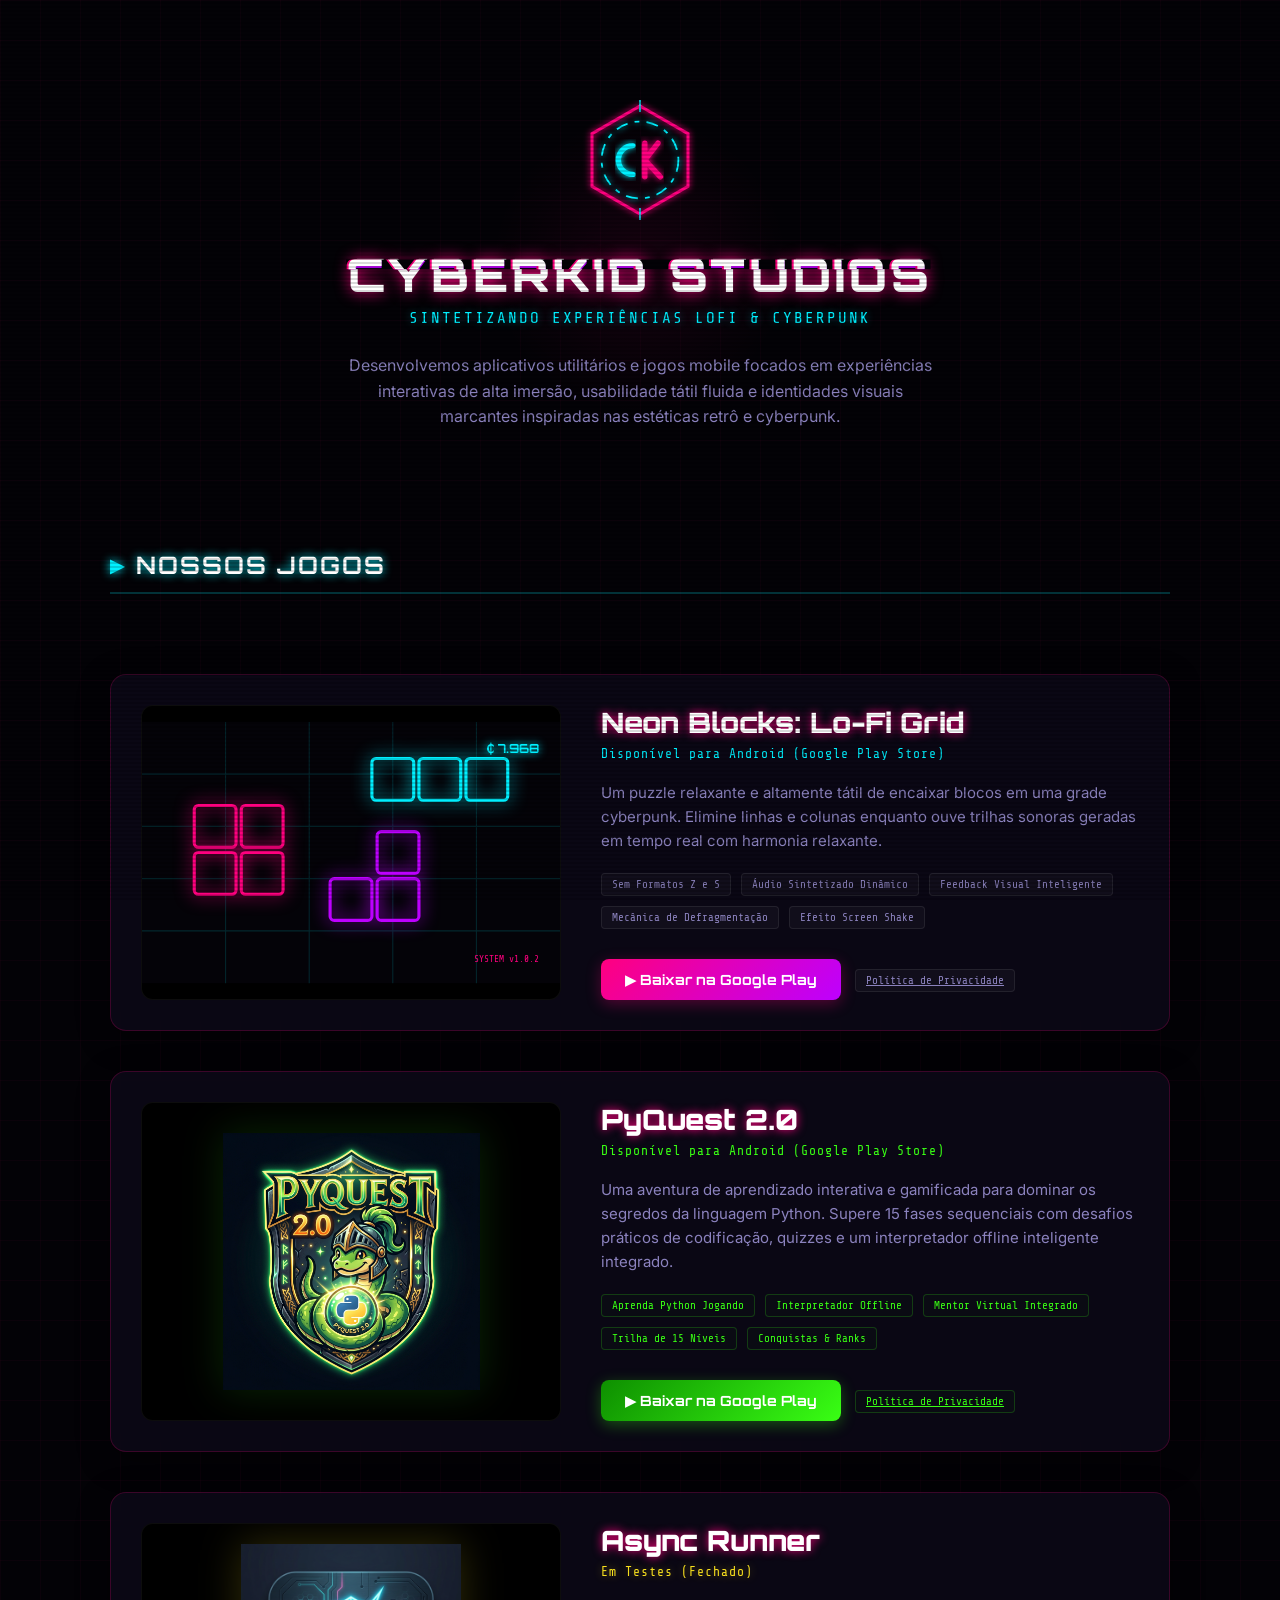
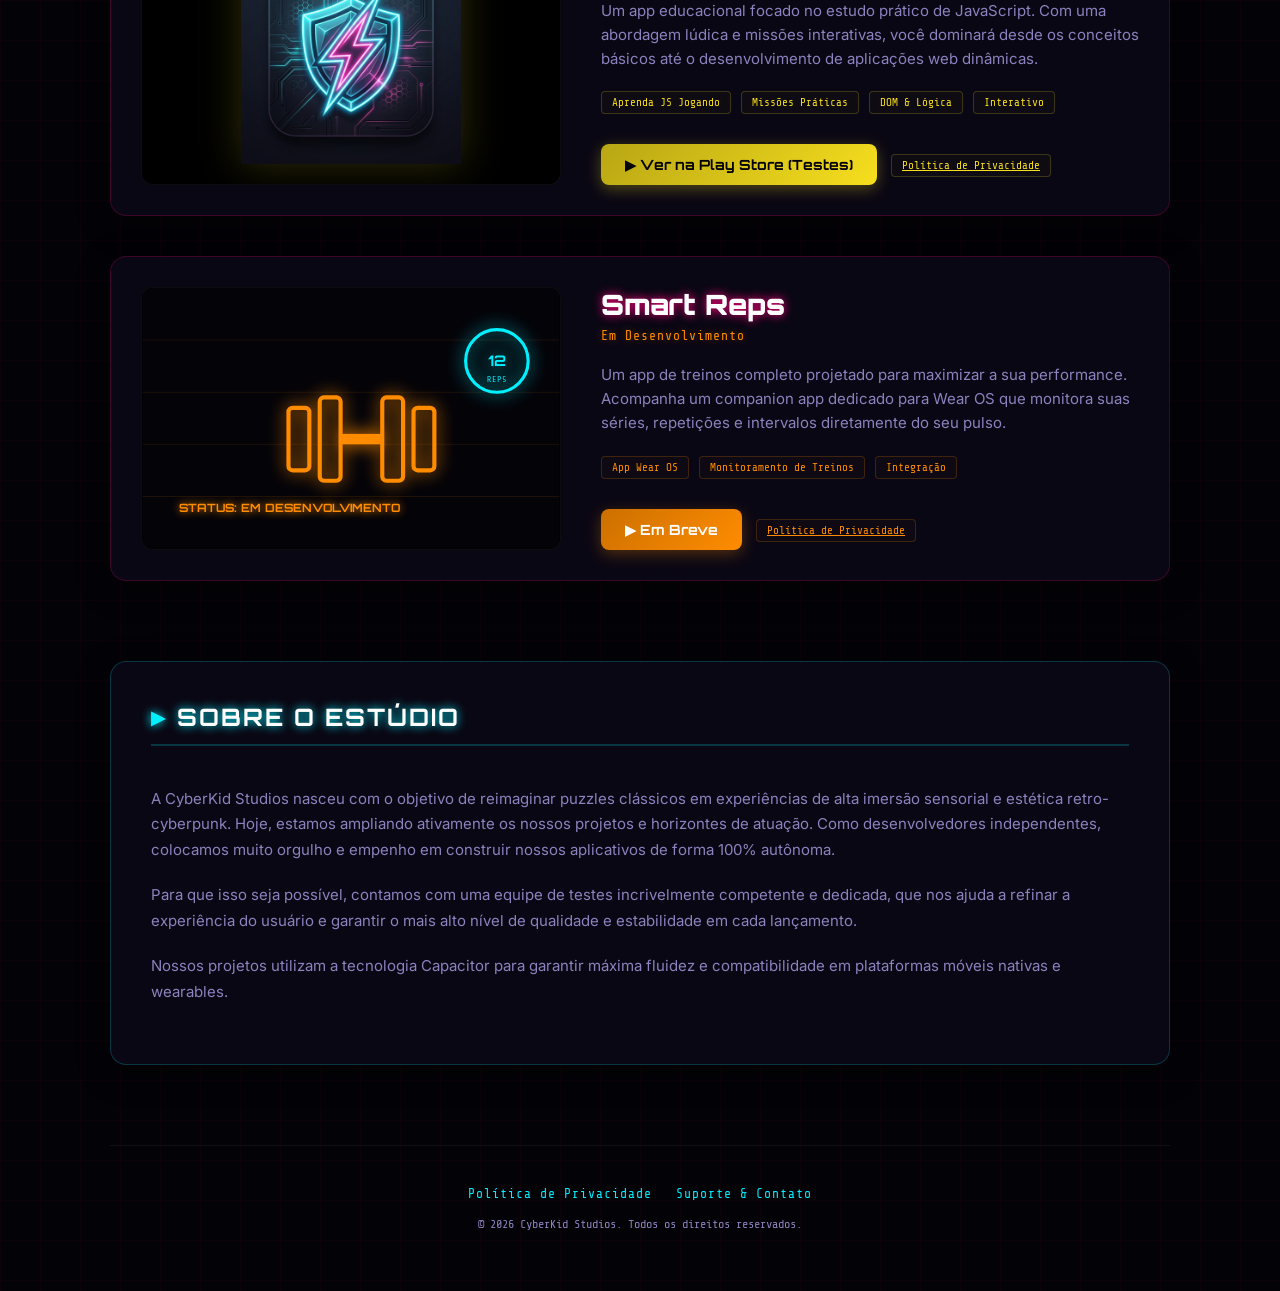
==== index.html @ 4613aff5 "Update email to contact.cyberkidstudios@gmail.com" ====
<!DOCTYPE html>
<!-- CyberKid Studios Portal -->
<html lang="pt-BR">
<head>
    <meta charset="UTF-8">
    <meta name="viewport" content="width=device-width, initial-scale=1.0">
    <title>CyberKid Studios - Experiências Lo-Fi &amp; Cyberpunk</title>
    <!-- Google Fonts for Retro/Cyberpunk Aesthetics -->
    <link rel="preconnect" href="https://fonts.googleapis.com">
    <link rel="preconnect" href="https://fonts.gstatic.com" crossorigin>
    <link href="https://fonts.googleapis.com/css2?family=Orbitron:wght@400;700;900&family=Share+Tech+Mono&family=Inter:wght@300;400;600;700&display=swap" rel="stylesheet">
    <link rel="icon" type="image/svg+xml" href="favicon.svg">
    <link rel="stylesheet" href="style.css">
</head>
<body>
    <!-- CRT Scanlines for retro vibe -->
    <div class="scanlines"></div>

    <div class="site-wrapper">
        <!-- HERO / HEADER -->
        <section class="hero">
            <div class="studio-logo">
                <!-- Graphical animated SVG logo -->
                <div class="logo-graphic">
                    <svg viewBox="0 0 100 100" xmlns="http://www.w3.org/2000/svg" class="logo-svg">
                        <defs>
                            <filter id="logo-glow-pink" x="-20%" y="-20%" width="140%" height="140%">
                                <feGaussianBlur stdDeviation="2.5" result="blur" />
                                <feMerge>
                                    <feMergeNode in="blur" />
                                    <feMergeNode in="SourceGraphic" />
                                </feMerge>
                            </filter>
                            <filter id="logo-glow-cyan" x="-20%" y="-20%" width="140%" height="140%">
                                <feGaussianBlur stdDeviation="2.5" result="blur" />
                                <feMerge>
                                    <feMergeNode in="blur" />
                                    <feMergeNode in="SourceGraphic" />
                                </feMerge>
                            </filter>
                        </defs>
                        <!-- Rotating Outer Hexagon Bracket -->
                        <polygon points="50,5 90,28 90,72 50,95 10,72 10,28" fill="none" stroke="#ff007f" stroke-width="2.5" class="outer-hex" filter="url(#logo-glow-pink)" />
                        <!-- Inner Cyan Tech Circle -->
                        <circle cx="50" cy="50" r="32" fill="none" stroke="#00f0ff" stroke-width="1.5" stroke-dasharray="10 6 4 6" class="inner-circle" filter="url(#logo-glow-cyan)" />
                        <!-- Central Tech Initials 'CK' -->
                        <!-- C -->
                        <path d="M 44 38 A 12 12 0 1 0 44 62" fill="none" stroke="#00f0ff" stroke-width="4.5" stroke-linecap="round" filter="url(#logo-glow-cyan)" />
                        <!-- K -->
                        <path d="M 54 36 L 54 64 M 54 50 L 65 36 M 54 50 L 67 64" fill="none" stroke="#ff007f" stroke-width="4.5" stroke-linecap="round" filter="url(#logo-glow-pink)" />
                        <!-- Tech Crosshairs -->
                        <line x1="50" y1="0" x2="50" y2="10" stroke="#00f0ff" stroke-width="1.2" />
                        <line x1="50" y1="90" x2="50" y2="100" stroke="#00f0ff" stroke-width="1.2" />
                    </svg>
                </div>
                <h1 class="glitch-title" data-text="CYBERKID STUDIOS">CYBERKID STUDIOS</h1>
                <span class="studio-tagline">Sintetizando Experiências Lofi &amp; Cyberpunk</span>
            </div>
            <p class="hero-description">
                Desenvolvemos aplicativos utilitários e jogos mobile focados em experiências interativas de alta imersão, usabilidade tátil fluida e identidades visuais marcantes inspiradas nas estéticas retrô e cyberpunk.
            </p>
        </section>

        <!-- GAMES PORTFOLIO -->
        <section class="portfolio">
            <h2 class="portfolio-title">Nossos Jogos</h2>

            <div class="game-card">
                <!-- SVG Game Illustration acting as a high-fidelity preview -->
                <div class="game-image-container">
                    <svg class="game-image-svg" viewBox="0 0 400 250" xmlns="http://www.w3.org/2000/svg">
                        <!-- Background matrix grid -->
                        <rect width="400" height="250" fill="#040308" />
                        <g opacity="0.15">
                            <line x1="0" y1="50" x2="400" y2="50" stroke="#00f0ff" stroke-width="1"/>
                            <line x1="0" y1="100" x2="400" y2="100" stroke="#00f0ff" stroke-width="1"/>
                            <line x1="0" y1="150" x2="400" y2="150" stroke="#00f0ff" stroke-width="1"/>
                            <line x1="0" y1="200" x2="400" y2="200" stroke="#00f0ff" stroke-width="1"/>
                            <line x1="80" y1="0" x2="80" y2="250" stroke="#00f0ff" stroke-width="1"/>
                            <line x1="160" y1="0" x2="160" y2="250" stroke="#00f0ff" stroke-width="1"/>
                            <line x1="240" y1="0" x2="240" y2="250" stroke="#00f0ff" stroke-width="1"/>
                            <line x1="320" y1="0" x2="320" y2="250" stroke="#00f0ff" stroke-width="1"/>
                        </g>
                        
                        <!-- Glowing Neon Game Blocks -->
                        <!-- Pink Block -->
                        <g filter="drop-shadow(0px 0px 8px #ff007f)">
                            <rect x="50" y="80" width="40" height="40" rx="4" fill="none" stroke="#ff007f" stroke-width="3"/>
                            <rect x="95" y="80" width="40" height="40" rx="4" fill="none" stroke="#ff007f" stroke-width="3"/>
                            <rect x="50" y="125" width="40" height="40" rx="4" fill="none" stroke="#ff007f" stroke-width="3"/>
                            <rect x="95" y="125" width="40" height="40" rx="4" fill="none" stroke="#ff007f" stroke-width="3"/>
                        </g>

                        <!-- Cyan Block -->
                        <g filter="drop-shadow(0px 0px 8px #00f0ff)">
                            <rect x="220" y="35" width="40" height="40" rx="4" fill="none" stroke="#00f0ff" stroke-width="3"/>
                            <rect x="265" y="35" width="40" height="40" rx="4" fill="none" stroke="#00f0ff" stroke-width="3"/>
                            <rect x="310" y="35" width="40" height="40" rx="4" fill="none" stroke="#00f0ff" stroke-width="3"/>
                        </g>

                        <!-- Purple Block -->
                        <g filter="drop-shadow(0px 0px 8px #bd00ff)">
                            <rect x="180" y="150" width="40" height="40" rx="4" fill="none" stroke="#bd00ff" stroke-width="3"/>
                            <rect x="225" y="150" width="40" height="40" rx="4" fill="none" stroke="#bd00ff" stroke-width="3"/>
                            <rect x="225" y="105" width="40" height="40" rx="4" fill="none" stroke="#bd00ff" stroke-width="3"/>
                        </g>
                        
                        <!-- Game HUD Overlay text mock -->
                        <text x="380" y="30" fill="#00f0ff" font-family="'Orbitron', sans-serif" font-size="12" font-weight="bold" text-anchor="end" filter="drop-shadow(0px 0px 4px #00f0ff)">₵ 7.968</text>
                        <text x="380" y="230" fill="#ff007f" font-family="'Share Tech Mono', monospace" font-size="9" text-anchor="end">SYSTEM v1.0.2</text>
                    </svg>
                </div>

                <div class="game-info">
                    <div class="game-header">
                        <h3 class="game-name">Neon Blocks: Lo-Fi Grid</h3>
                        <span class="game-platform">Disponível para Android (Google Play Store)</span>
                    </div>

                    <p class="game-desc">
                        Um puzzle relaxante e altamente tátil de encaixar blocos em uma grade cyberpunk. Elimine linhas e colunas enquanto ouve trilhas sonoras geradas em tempo real com harmonia relaxante.
                    </p>

                    <div class="game-features">
                        <span class="feature-tag">Sem Formatos Z e S</span>
                        <span class="feature-tag">Áudio Sintetizado Dinâmico</span>
                        <span class="feature-tag">Feedback Visual Inteligente</span>
                        <span class="feature-tag">Mecânica de Defragmentação</span>
                        <span class="feature-tag">Efeito Screen Shake</span>
                    </div>

                    <div class="game-actions">
                        <a href="https://play.google.com/store/apps/details?id=com.cyberkidstudios.neonblocks&pcampaignid=web_share" target="_blank" rel="noopener" class="btn-playstore">
                            <span>▶ Baixar na Google Play</span>
                        </a>
                        <a href="https://euclidespaim.github.io/neon-blocks/index.html" target="_blank" class="feature-tag" style="margin-left: 10px; display: inline-block; vertical-align: middle;">Política de Privacidade</a>
                    </div>
                </div>
            </div>

            <div class="game-card">
                <!-- Image Game Illustration for PyQuest -->
                <div class="game-image-container">
                    <img src="pyquest-logo.png" alt="PyQuest 2.0 Logo" style="width: 100%; height: 100%; object-fit: contain; padding: 30px; box-sizing: border-box; filter: drop-shadow(0 0 20px rgba(57, 255, 20, 0.15));" />
                </div>

                <div class="game-info">
                    <div class="game-header">
                        <h3 class="game-name">PyQuest 2.0</h3>
                        <span class="game-platform" style="color: #39ff14;">Disponível para Android (Google Play Store)</span>
                    </div>

                    <p class="game-desc">
                        Uma aventura de aprendizado interativa e gamificada para dominar os segredos da linguagem Python. Supere 15 fases sequenciais com desafios práticos de codificação, quizzes e um interpretador offline inteligente integrado.
                    </p>

                    <div class="game-features">
                        <span class="feature-tag tag-green">Aprenda Python Jogando</span>
                        <span class="feature-tag tag-green">Interpretador Offline</span>
                        <span class="feature-tag tag-green">Mentor Virtual Integrado</span>
                        <span class="feature-tag tag-green">Trilha de 15 Níveis</span>
                        <span class="feature-tag tag-green">Conquistas & Ranks</span>
                    </div>

                    <div class="game-actions">
                        <a href="https://play.google.com/store/apps/details?id=com.cyberkidstudios.pyquest&hl=en-US" target="_blank" rel="noopener" class="btn-playstore btn-testing">
                            <span>▶ Baixar na Google Play</span>
                        </a>
                        <a href="https://euclidespaim.github.io/pyquest2.0/" target="_blank" class="feature-tag tag-green" style="margin-left: 10px; display: inline-block; vertical-align: middle;">Política de Privacidade</a>
                    </div>
                </div>
            </div>

            <div class="game-card">
                <!-- Image Game Illustration for Async Runner -->
                <div class="game-image-container">
                    <img src="async-runner-logo.png" alt="Async Runner Logo" style="width: 100%; height: 100%; object-fit: contain; padding: 20px; box-sizing: border-box; filter: drop-shadow(0 0 20px rgba(247, 223, 30, 0.2));" />
                </div>

                <div class="game-info">
                    <div class="game-header">
                        <h3 class="game-name">Async Runner</h3>
                        <span class="game-platform status-testing" style="color: var(--neon-yellow); text-shadow: 0 0 8px rgba(247, 223, 30, 0.4);">Em Testes (Fechado)</span>
                    </div>

                    <p class="game-desc">
                        Um app educacional focado no estudo prático de JavaScript. Com uma abordagem lúdica e missões interativas, você dominará desde os conceitos básicos até o desenvolvimento de aplicações web dinâmicas.
                    </p>

                    <div class="game-features">
                        <span class="feature-tag tag-yellow">Aprenda JS Jogando</span>
                        <span class="feature-tag tag-yellow">Missões Práticas</span>
                        <span class="feature-tag tag-yellow">DOM &amp; Lógica</span>
                        <span class="feature-tag tag-yellow">Interativo</span>
                    </div>

                    <div class="game-actions">
                        <a href="https://play.google.com/store/apps/details?id=com.cyberkidstudios.asyncrunner" target="_blank" rel="noopener" class="btn-playstore btn-js">
                            <span>▶ Ver na Play Store (Testes)</span>
                        </a>
                        <a href="https://euclidespaim.github.io/async-runner/" target="_blank" class="feature-tag tag-yellow" style="margin-left: 10px; display: inline-block; vertical-align: middle;">Política de Privacidade</a>
                    </div>
                </div>
            </div>
            <div class="game-card">
                <div class="game-image-container">
                    <svg class="game-image-svg" viewBox="0 0 400 250" xmlns="http://www.w3.org/2000/svg">
                        <rect width="400" height="250" fill="#040308" />
                        <g opacity="0.1">
                            <line x1="0" y1="50" x2="400" y2="50" stroke="#ff8c00" stroke-width="1"/>
                            <line x1="0" y1="100" x2="400" y2="100" stroke="#ff8c00" stroke-width="1"/>
                            <line x1="0" y1="150" x2="400" y2="150" stroke="#ff8c00" stroke-width="1"/>
                            <line x1="0" y1="200" x2="400" y2="200" stroke="#ff8c00" stroke-width="1"/>
                        </g>
                        <!-- Dumbbell Graphic -->
                        <g filter="drop-shadow(0px 0px 8px #ff8c00)" transform="translate(140, 95)">
                            <rect x="0" y="20" width="20" height="60" rx="4" fill="none" stroke="#ff8c00" stroke-width="4"/>
                            <rect x="30" y="10" width="20" height="80" rx="4" fill="none" stroke="#ff8c00" stroke-width="4"/>
                            <rect x="50" y="45" width="40" height="10" fill="#ff8c00"/>
                            <rect x="90" y="10" width="20" height="80" rx="4" fill="none" stroke="#ff8c00" stroke-width="4"/>
                            <rect x="120" y="20" width="20" height="60" rx="4" fill="none" stroke="#ff8c00" stroke-width="4"/>
                        </g>
                        <!-- Smartwatch UI -->
                        <g filter="drop-shadow(0px 0px 8px #00f0ff)" transform="translate(300, 30)">
                            <circle cx="40" cy="40" r="30" fill="none" stroke="#00f0ff" stroke-width="3" />
                            <text x="40" y="45" fill="#00f0ff" font-family="'Orbitron', sans-serif" font-size="14" font-weight="bold" text-anchor="middle">12</text>
                            <text x="40" y="60" fill="#00f0ff" font-family="'Share Tech Mono', monospace" font-size="8" text-anchor="middle">REPS</text>
                        </g>
                        <text x="35" y="215" fill="#ff8c00" font-family="'Orbitron', sans-serif" font-size="11" font-weight="bold" filter="drop-shadow(0px 0px 4px #ff8c00)">STATUS: EM DESENVOLVIMENTO</text>
                    </svg>
                </div>

                <div class="game-info">
                    <div class="game-header">
                        <h3 class="game-name">Smart Reps</h3>
                        <span class="game-platform status-testing" style="color: #ff8c00; text-shadow: 0 0 8px rgba(255, 140, 0, 0.4);">Em Desenvolvimento</span>
                    </div>

                    <p class="game-desc">
                        Um app de treinos completo projetado para maximizar a sua performance. Acompanha um companion app dedicado para Wear OS que monitora suas séries, repetições e intervalos diretamente do seu pulso.
                    </p>

                    <div class="game-features">
                        <span class="feature-tag" style="color: #ff8c00; border-color: rgba(255,140,0,0.2); background: rgba(255,140,0,0.02);">App Wear OS</span>
                        <span class="feature-tag" style="color: #ff8c00; border-color: rgba(255,140,0,0.2); background: rgba(255,140,0,0.02);">Monitoramento de Treinos</span>
                        <span class="feature-tag" style="color: #ff8c00; border-color: rgba(255,140,0,0.2); background: rgba(255,140,0,0.02);">Integração</span>
                    </div>

                    <div class="game-actions">
                        <a href="#" class="btn-playstore" style="background: linear-gradient(135deg, #cc7000, #ff8c00); box-shadow: 0 4px 15px rgba(255, 140, 0, 0.3);">
                            <span>▶ Em Breve</span>
                        </a>
                        <a href="https://euclidespaim.github.io/smart-reps/index.html" target="_blank" class="feature-tag" style="color: #ff8c00; border-color: rgba(255,140,0,0.2); background: rgba(255,140,0,0.02); margin-left: 10px; display: inline-block; vertical-align: middle;">Política de Privacidade</a>
                    </div>
                </div>
            </div>
        </section>

        <!-- ABOUT STUDIO -->
        <section class="about">
            <h2 class="portfolio-title">Sobre o Estúdio</h2>
            <p class="about-text">
                A CyberKid Studios nasceu com o objetivo de reimaginar puzzles clássicos em experiências de alta imersão sensorial e estética retro-cyberpunk. Hoje, estamos ampliando ativamente os nossos projetos e horizontes de atuação. Como desenvolvedores independentes, colocamos muito orgulho e empenho em construir nossos aplicativos de forma 100% autônoma.
            </p>
            <p class="about-text">
                Para que isso seja possível, contamos com uma equipe de testes incrivelmente competente e dedicada, que nos ajuda a refinar a experiência do usuário e garantir o mais alto nível de qualidade e estabilidade em cada lançamento.
            </p>
            <p class="about-text">
                Nossos projetos utilizam a tecnologia Capacitor para garantir máxima fluidez e compatibilidade em plataformas móveis nativas e wearables.
            </p>
        </section>

        <!-- FOOTER -->
        <footer>
            <div class="footer-links">
                <a href="privacy.html" class="footer-link">Política de Privacidade</a>
                <a href="mailto:contact.cyberkidstudios@gmail.com" class="footer-link">Suporte &amp; Contato</a>
            </div>
            <p class="copyright">&copy; 2026 CyberKid Studios. Todos os direitos reservados.</p>
        </footer>
    </div>
</body>
</html>
---- style.css ----
/* ==========================================================================
   CYBERKID STUDIOS - PORTFOLIO DESIGN SYSTEM & CSS
   ========================================================================== */

:root {
    --bg-color: #030206;
    --panel-bg: rgba(14, 10, 26, 0.75);
    --panel-border: rgba(255, 0, 127, 0.2);
    --cyan-border: rgba(0, 240, 255, 0.2);
    
    --neon-pink: #ff007f;
    --neon-cyan: #00f0ff;
    --neon-purple: #bd00ff;
    --neon-green: #39ff14;
    --neon-yellow: #f7df1e;
    
    --text-primary: #ffffff;
    --text-secondary: #8b82be;
}

* {
    margin: 0;
    padding: 0;
    box-sizing: border-box;
}

body {
    background-color: var(--bg-color);
    color: var(--text-primary);
    font-family: 'Inter', sans-serif;
    overflow-x: hidden;
    position: relative;
    background-image: 
        linear-gradient(rgba(255, 0, 127, 0.03) 1px, transparent 1px),
        linear-gradient(90deg, rgba(255, 0, 127, 0.03) 1px, transparent 1px);
    background-size: 40px 40px;
}

/* scanlines for retro CRT feel */
.scanlines {
    position: fixed;
    top: 0;
    left: 0;
    width: 100vw;
    height: 100vh;
    background: linear-gradient(
        rgba(18, 16, 16, 0) 50%, 
        rgba(0, 0, 0, 0.15) 50%
    );
    background-size: 100% 4px;
    z-index: 9999;
    pointer-events: none;
}

.site-wrapper {
    max-width: 1100px;
    margin: 0 auto;
    padding: 60px 20px;
    display: flex;
    flex-direction: column;
    gap: 80px;
}

/* HERO SECTION */
.hero {
    text-align: center;
    padding: 40px 20px;
    display: flex;
    flex-direction: column;
    align-items: center;
    gap: 16px;
    position: relative;
}

.hero::after {
    content: '';
    position: absolute;
    width: 300px;
    height: 300px;
    background: radial-gradient(circle, rgba(255, 0, 127, 0.08) 0%, transparent 70%);
    top: 50%;
    left: 50%;
    transform: translate(-50%, -50%);
    z-index: -1;
    pointer-events: none;
}

.studio-logo {
    display: flex;
    flex-direction: column;
    align-items: center;
}

/* LOGO GRAPHIC STYLES & ANIMATIONS */
.logo-graphic {
    width: 120px;
    height: 120px;
    margin-bottom: 25px;
    position: relative;
    display: flex;
    justify-content: center;
    align-items: center;
}

.logo-svg {
    width: 100%;
    height: 100%;
}

.outer-hex {
    transform-origin: 50px 50px;
    animation: rotate-reverse 20s infinite linear;
}

.inner-circle {
    transform-origin: 50px 50px;
    animation: rotate-forward 10s infinite linear;
}

@keyframes rotate-forward {
    from { transform: rotate(0deg); }
    to { transform: rotate(360deg); }
}

@keyframes rotate-reverse {
    from { transform: rotate(360deg); }
    to { transform: rotate(0deg); }
}

.glitch-title {
    font-family: 'Orbitron', sans-serif;
    font-size: 46px;
    font-weight: 900;
    letter-spacing: 4px;
    text-shadow: 0 0 15px var(--neon-pink);
    position: relative;
    color: #fff;
    margin-bottom: 6px;
}

/* Cyberpunk Glitch Effect */
.glitch-title::before,
.glitch-title::after {
    content: attr(data-text);
    position: absolute;
    top: 0;
    left: 0;
    width: 100%;
    height: 100%;
    background: var(--bg-color);
}

.glitch-title::before {
    left: 2px;
    text-shadow: -2px 0 var(--neon-cyan);
    clip-path: inset(40% 0 61% 0);
    animation: glitch-anim 6s infinite linear alternate-reverse;
}

.glitch-title::after {
    left: -2px;
    text-shadow: -2px 0 var(--neon-pink), 0 2px var(--neon-purple);
    clip-path: inset(25% 0 58% 0);
    animation: glitch-anim2 4s infinite linear alternate-reverse;
}

@keyframes glitch-anim {
    0% { clip-path: inset(40% 0 61% 0); }
    15% { clip-path: inset(92% 0 1% 0); }
    30% { clip-path: inset(25% 0 58% 0); }
    45% { clip-path: inset(76% 0 5% 0); }
    60% { clip-path: inset(15% 0 80% 0); }
    75% { clip-path: inset(80% 0 5% 0); }
    90% { clip-path: inset(5% 0 92% 0); }
    100% { clip-path: inset(40% 0 61% 0); }
}

@keyframes glitch-anim2 {
    0% { clip-path: inset(25% 0 58% 0); }
    15% { clip-path: inset(80% 0 5% 0); }
    30% { clip-path: inset(40% 0 61% 0); }
    45% { clip-path: inset(15% 0 80% 0); }
    60% { clip-path: inset(92% 0 1% 0); }
    75% { clip-path: inset(76% 0 5% 0); }
    90% { clip-path: inset(61% 0 25% 0); }
    100% { clip-path: inset(25% 0 58% 0); }
}

.studio-tagline {
    font-family: 'Share Tech Mono', monospace;
    font-size: 16px;
    color: var(--neon-cyan);
    letter-spacing: 2px;
    text-transform: uppercase;
    text-shadow: 0 0 8px rgba(0, 240, 255, 0.4);
}

.hero-description {
    max-width: 600px;
    font-size: 16px;
    color: var(--text-secondary);
    margin-top: 10px;
    line-height: 1.6;
}

/* PORTFOLIO SECTION */
.portfolio {
    display: flex;
    flex-direction: column;
    gap: 40px;
}

.portfolio-title {
    font-family: 'Orbitron', sans-serif;
    font-size: 24px;
    font-weight: 700;
    letter-spacing: 2px;
    text-shadow: 0 0 10px var(--neon-cyan);
    border-bottom: 2px solid var(--cyan-border);
    padding-bottom: 12px;
    margin-bottom: 40px;
    text-transform: uppercase;
    display: flex;
    align-items: center;
    gap: 10px;
}

.portfolio-title::before {
    content: '▶';
    font-size: 18px;
    color: var(--neon-cyan);
}

.game-card {
    background: var(--panel-bg);
    border: 1px solid var(--panel-border);
    border-radius: 16px;
    padding: 30px;
    display: flex;
    gap: 40px;
    box-shadow: 0 8px 32px rgba(0, 0, 0, 0.4);
    backdrop-filter: blur(8px);
    -webkit-backdrop-filter: blur(8px);
    transition: all 0.3s ease;
}

.game-card:hover {
    border-color: var(--neon-pink);
    box-shadow: 0 12px 40px rgba(255, 0, 127, 0.15);
    transform: translateY(-2px);
}

.game-image-container {
    flex: 1;
    max-width: 420px;
    border-radius: 12px;
    overflow: hidden;
    border: 1px solid rgba(255, 255, 255, 0.05);
    aspect-ratio: 16 / 10;
    background: #000;
    position: relative;
    display: flex;
    justify-content: center;
    align-items: center;
}

.game-image-svg {
    width: 100%;
    height: 100%;
}

.game-info {
    flex: 1.2;
    display: flex;
    flex-direction: column;
    justify-content: space-between;
    gap: 20px;
}

.game-header {
    display: flex;
    flex-direction: column;
    gap: 6px;
}

.game-name {
    font-family: 'Orbitron', sans-serif;
    font-size: 28px;
    font-weight: 900;
    color: #fff;
    text-shadow: 0 0 10px var(--neon-pink);
}

.game-platform {
    font-family: 'Share Tech Mono', monospace;
    font-size: 13px;
    color: var(--neon-cyan);
    letter-spacing: 1px;
}

.game-platform.status-testing {
    color: var(--neon-green);
    text-shadow: 0 0 8px rgba(57, 255, 20, 0.4);
}

.game-desc {
    font-size: 15px;
    color: var(--text-secondary);
    line-height: 1.6;
}

.game-features {
    display: flex;
    flex-wrap: wrap;
    gap: 10px;
}

.feature-tag {
    font-family: 'Share Tech Mono', monospace;
    font-size: 11px;
    background: rgba(255, 255, 255, 0.03);
    border: 1px solid rgba(255, 255, 255, 0.08);
    padding: 4px 10px;
    border-radius: 4px;
    color: var(--text-secondary);
}

.feature-tag.tag-green {
    color: var(--neon-green);
    border-color: rgba(57, 255, 20, 0.2);
    background: rgba(57, 255, 20, 0.02);
}

.feature-tag.tag-yellow {
    color: var(--neon-yellow);
    border-color: rgba(247, 223, 30, 0.2);
    background: rgba(247, 223, 30, 0.02);
}

.game-actions {
    margin-top: 10px;
}

.btn-playstore {
    display: inline-flex;
    align-items: center;
    gap: 10px;
    font-family: 'Orbitron', sans-serif;
    font-weight: 700;
    font-size: 14px;
    color: #fff;
    background: linear-gradient(135deg, var(--neon-pink), var(--neon-purple));
    padding: 12px 24px;
    border-radius: 8px;
    text-decoration: none;
    box-shadow: 0 4px 15px rgba(255, 0, 127, 0.3);
    transition: all 0.25s ease;
}

.btn-playstore:hover {
    box-shadow: 0 6px 25px rgba(255, 0, 127, 0.6);
    transform: translateY(-1px);
}

.btn-playstore.btn-testing {
    background: linear-gradient(135deg, #0e8f00, var(--neon-green));
    box-shadow: 0 4px 15px rgba(57, 255, 20, 0.3);
}

.btn-playstore.btn-testing:hover {
    box-shadow: 0 6px 25px rgba(57, 255, 20, 0.6);
}

.btn-playstore.btn-js {
    background: linear-gradient(135deg, #b8a614, var(--neon-yellow));
    box-shadow: 0 4px 15px rgba(247, 223, 30, 0.3);
    color: var(--bg-color);
}

.btn-playstore.btn-js:hover {
    box-shadow: 0 6px 25px rgba(247, 223, 30, 0.6);
}

/* ABOUT SECTION */
.about {
    background: var(--panel-bg);
    border: 1px solid var(--cyan-border);
    border-radius: 16px;
    padding: 40px;
    box-shadow: 0 8px 32px rgba(0, 0, 0, 0.4);
    backdrop-filter: blur(8px);
}

.about-text {
    font-size: 15px;
    color: var(--text-secondary);
    line-height: 1.7;
    margin-bottom: 20px;
}

/* FOOTER */
footer {
    text-align: center;
    border-top: 1px solid rgba(255, 255, 255, 0.05);
    padding-top: 40px;
    display: flex;
    flex-direction: column;
    gap: 16px;
}

.footer-links {
    display: flex;
    justify-content: center;
    gap: 24px;
}

.footer-link {
    font-family: 'Share Tech Mono', monospace;
    font-size: 13px;
    color: var(--neon-cyan);
    text-decoration: none;
    letter-spacing: 1px;
    transition: all 0.2s ease;
}

.footer-link:hover {
    text-shadow: 0 0 8px var(--neon-cyan);
}

.copyright {
    font-family: 'Share Tech Mono', monospace;
    font-size: 12px;
    color: var(--text-secondary);
}

/* RESPONSIVE LAYOUT */
@media (max-width: 820px) {
    .game-card {
        flex-direction: column;
        padding: 24px;
    }
    
    .game-image-container {
        max-width: 100%;
    }
    
    .site-wrapper {
        gap: 50px;
        padding: 40px 16px;
    }
    
    .glitch-title {
        font-size: 32px;
    }
}
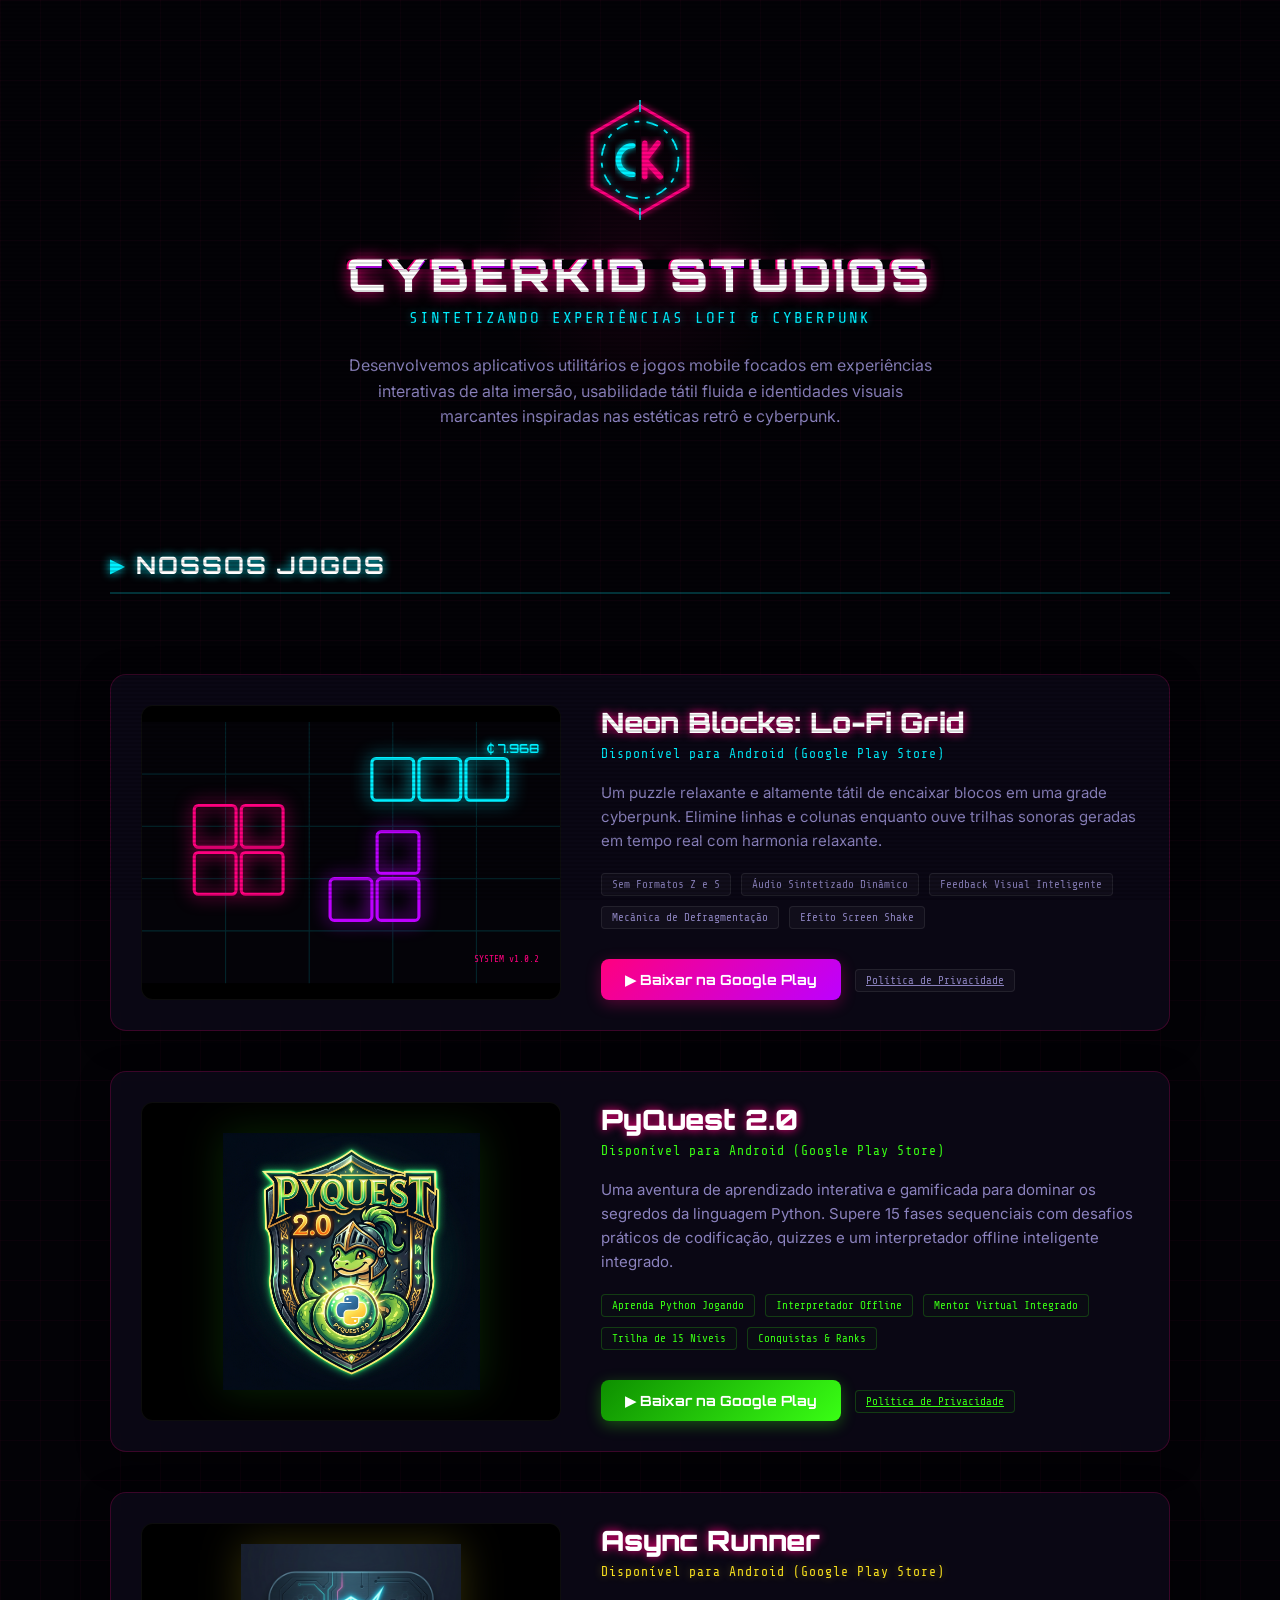
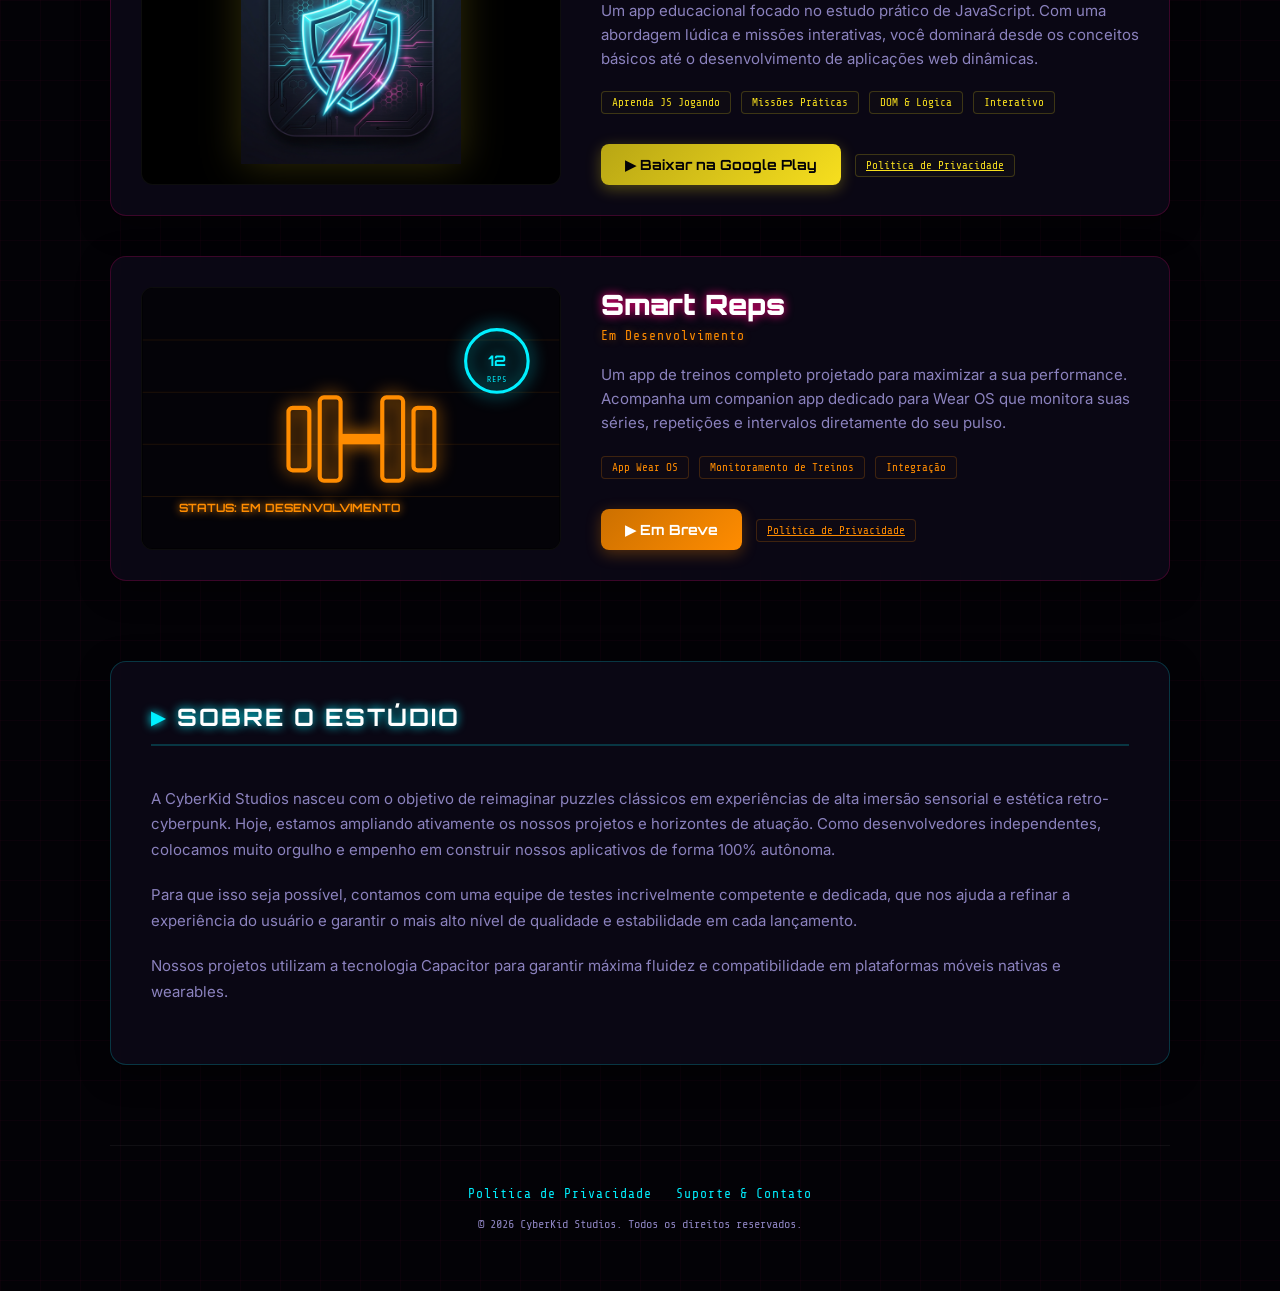
==== commit a57e81f6: "Update Async Runner status to released on Google Play Co-Authored-By: Claude Opus 4.8 <noreply@anthr" ====
--- a/index.html
+++ b/index.html
@@ -180,7 +180,7 @@
                 <div class="game-info">
                     <div class="game-header">
                         <h3 class="game-name">Async Runner</h3>
-                        <span class="game-platform status-testing" style="color: var(--neon-yellow); text-shadow: 0 0 8px rgba(247, 223, 30, 0.4);">Em Testes (Fechado)</span>
+                        <span class="game-platform" style="color: var(--neon-yellow); text-shadow: 0 0 8px rgba(247, 223, 30, 0.4);">Disponível para Android (Google Play Store)</span>
                     </div>
 
                     <p class="game-desc">
@@ -196,7 +196,7 @@
 
                     <div class="game-actions">
                         <a href="https://play.google.com/store/apps/details?id=com.cyberkidstudios.asyncrunner" target="_blank" rel="noopener" class="btn-playstore btn-js">
-                            <span>▶ Ver na Play Store (Testes)</span>
+                            <span>▶ Baixar na Google Play</span>
                         </a>
                         <a href="https://euclidespaim.github.io/async-runner/" target="_blank" class="feature-tag tag-yellow" style="margin-left: 10px; display: inline-block; vertical-align: middle;">Política de Privacidade</a>
                     </div>
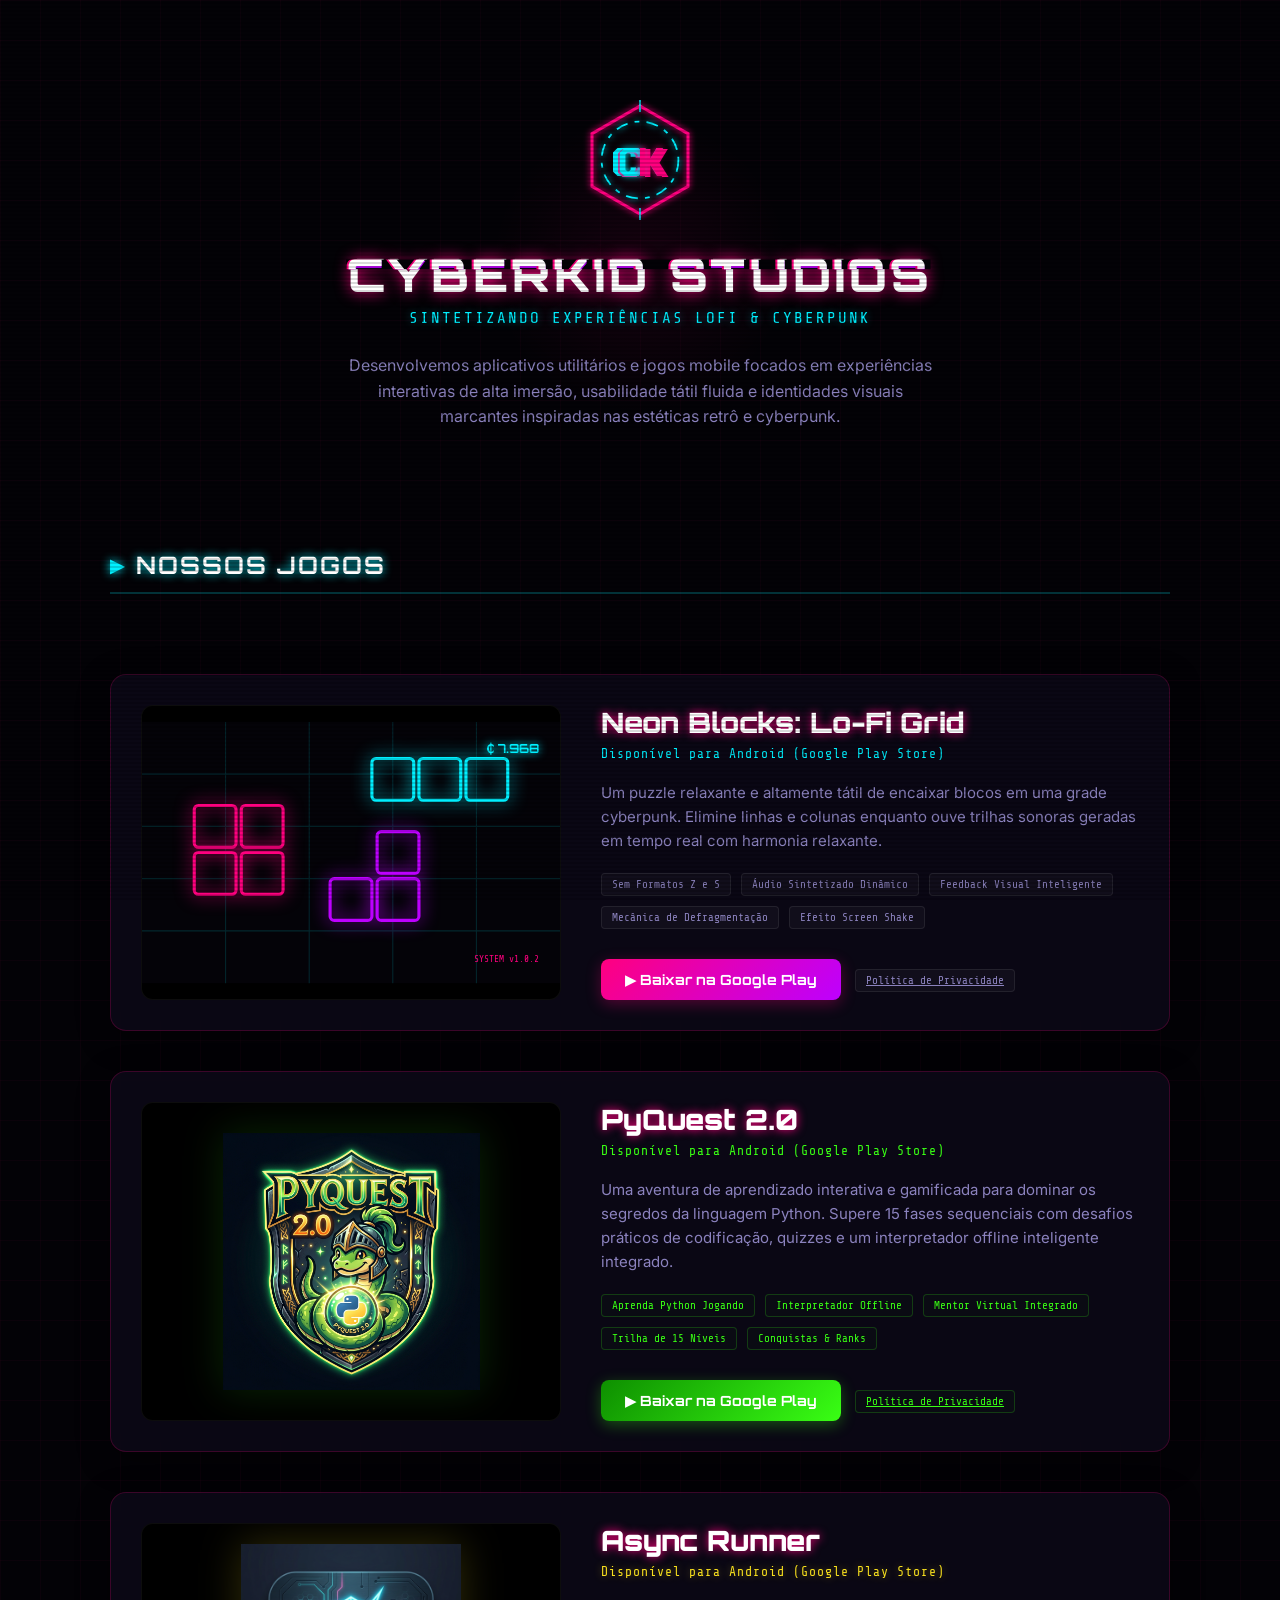
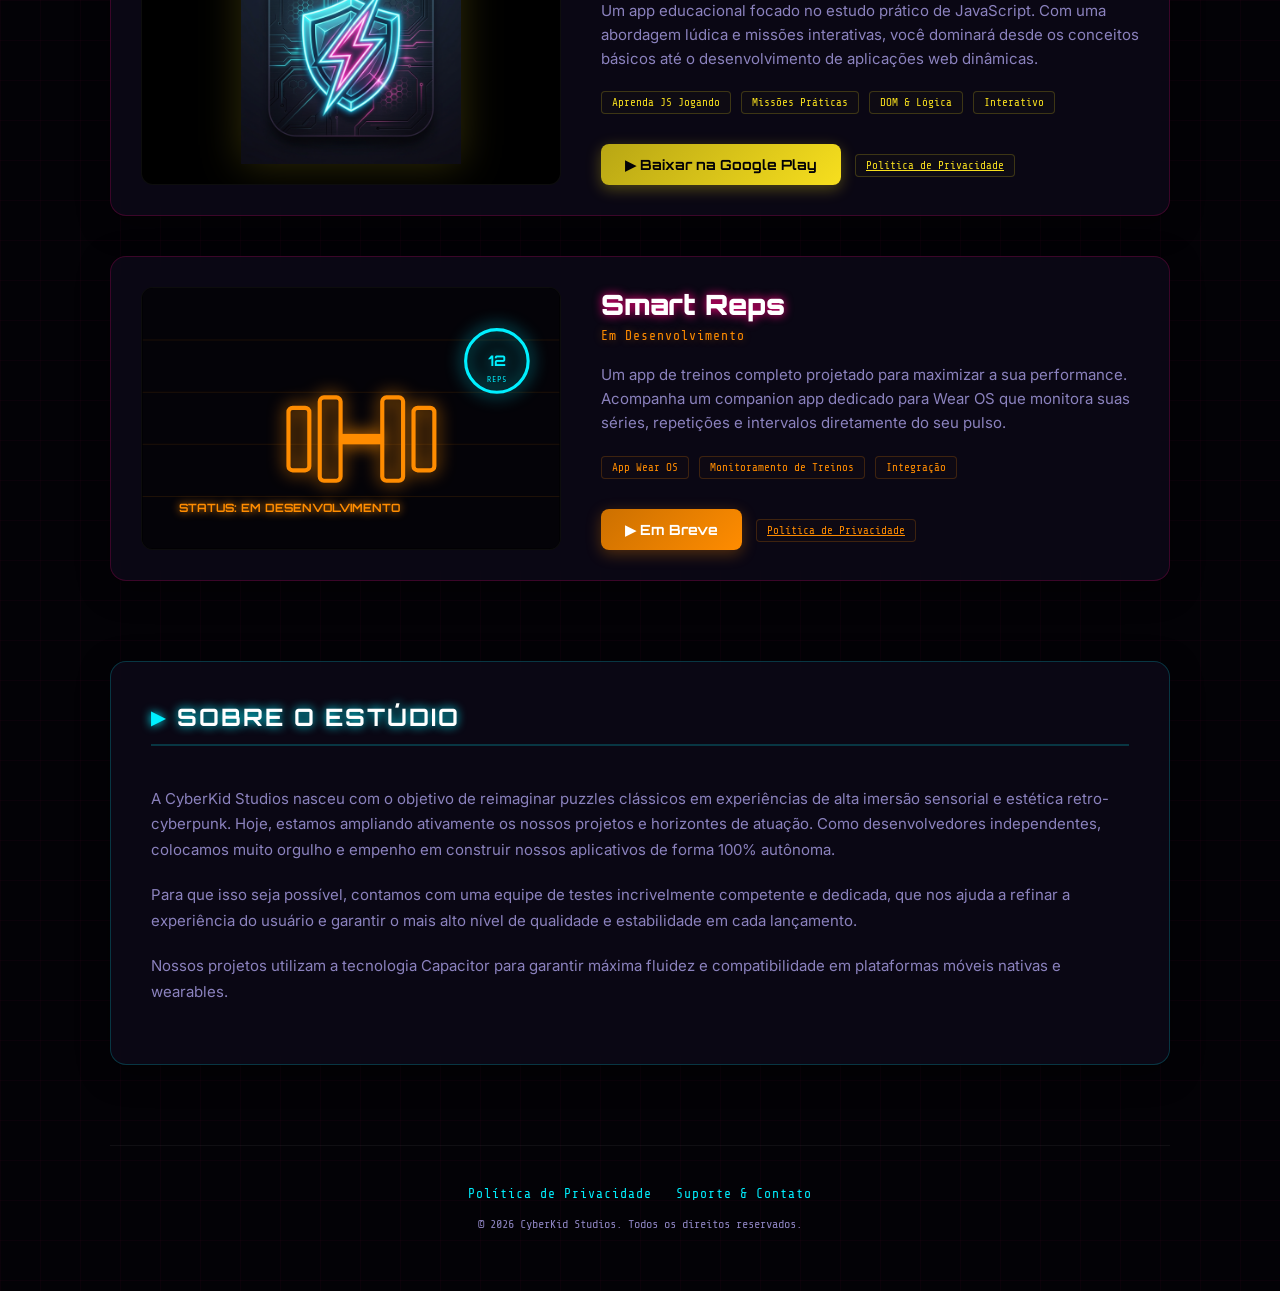
==== commit 3674cc11: "Redesign logo CK with Chakra Petch font and glitch effect - Replace hand-drawn CK strokes with Chakr" ====
--- a/index.html
+++ b/index.html
@@ -8,7 +8,7 @@
     <!-- Google Fonts for Retro/Cyberpunk Aesthetics -->
     <link rel="preconnect" href="https://fonts.googleapis.com">
     <link rel="preconnect" href="https://fonts.gstatic.com" crossorigin>
-    <link href="https://fonts.googleapis.com/css2?family=Orbitron:wght@400;700;900&family=Share+Tech+Mono&family=Inter:wght@300;400;600;700&display=swap" rel="stylesheet">
+    <link href="https://fonts.googleapis.com/css2?family=Orbitron:wght@400;700;900&family=Chakra+Petch:wght@700&family=Share+Tech+Mono&family=Inter:wght@300;400;600;700&display=swap" rel="stylesheet">
     <link rel="icon" type="image/svg+xml" href="favicon.svg">
     <link rel="stylesheet" href="style.css">
 </head>
@@ -43,11 +43,11 @@
                         <polygon points="50,5 90,28 90,72 50,95 10,72 10,28" fill="none" stroke="#ff007f" stroke-width="2.5" class="outer-hex" filter="url(#logo-glow-pink)" />
                         <!-- Inner Cyan Tech Circle -->
                         <circle cx="50" cy="50" r="32" fill="none" stroke="#00f0ff" stroke-width="1.5" stroke-dasharray="10 6 4 6" class="inner-circle" filter="url(#logo-glow-cyan)" />
-                        <!-- Central Tech Initials 'CK' -->
-                        <!-- C -->
-                        <path d="M 44 38 A 12 12 0 1 0 44 62" fill="none" stroke="#00f0ff" stroke-width="4.5" stroke-linecap="round" filter="url(#logo-glow-cyan)" />
-                        <!-- K -->
-                        <path d="M 54 36 L 54 64 M 54 50 L 65 36 M 54 50 L 67 64" fill="none" stroke="#ff007f" stroke-width="4.5" stroke-linecap="round" filter="url(#logo-glow-pink)" />
+                        <!-- Central Tech Initials 'CK' (Chakra Petch + glitch sync) -->
+                        <g class="ck-ghost-cyan"><text x="48" y="63" text-anchor="middle" fill="#00f0ff" font-family="'Chakra Petch', sans-serif" font-size="34" class="logo-ck">CK</text></g>
+                        <g class="ck-ghost-pink"><text x="52" y="64" text-anchor="middle" fill="#ff007f" font-family="'Chakra Petch', sans-serif" font-size="34" class="logo-ck">CK</text></g>
+                        <text x="42.5" y="63" text-anchor="middle" fill="#00f0ff" font-family="'Chakra Petch', sans-serif" font-size="34" class="logo-ck" filter="url(#logo-glow-cyan)">C</text>
+                        <text x="59" y="63" text-anchor="middle" fill="#ff007f" font-family="'Chakra Petch', sans-serif" font-size="34" class="logo-ck" filter="url(#logo-glow-pink)">K</text>
                         <!-- Tech Crosshairs -->
                         <line x1="50" y1="0" x2="50" y2="10" stroke="#00f0ff" stroke-width="1.2" />
                         <line x1="50" y1="90" x2="50" y2="100" stroke="#00f0ff" stroke-width="1.2" />
--- a/style.css
+++ b/style.css
@@ -125,6 +125,37 @@
 @keyframes rotate-reverse {
     from { transform: rotate(360deg); }
     to { transform: rotate(0deg); }
+}
+
+/* CENTRAL 'CK' — Chakra Petch + glitch sync */
+.logo-ck {
+    font-family: 'Chakra Petch', sans-serif;
+    font-weight: 700;
+}
+
+.ck-ghost-cyan { animation: ck-flick 4s steps(1) infinite; }
+.ck-ghost-pink { animation: ck-flick2 5s steps(1) infinite; }
+
+@keyframes ck-flick {
+    0%, 92%, 100% { opacity: 0; }
+    93%, 97% { opacity: 0.9; }
+}
+
+@keyframes ck-flick2 {
+    0%, 88%, 100% { opacity: 0; }
+    89%, 95% { opacity: 0.85; }
+}
+
+/* Respect reduced-motion preference */
+@media (prefers-reduced-motion: reduce) {
+    .outer-hex,
+    .inner-circle,
+    .glitch-title::before,
+    .glitch-title::after,
+    .ck-ghost-cyan,
+    .ck-ghost-pink {
+        animation: none;
+    }
 }
 
 .glitch-title {
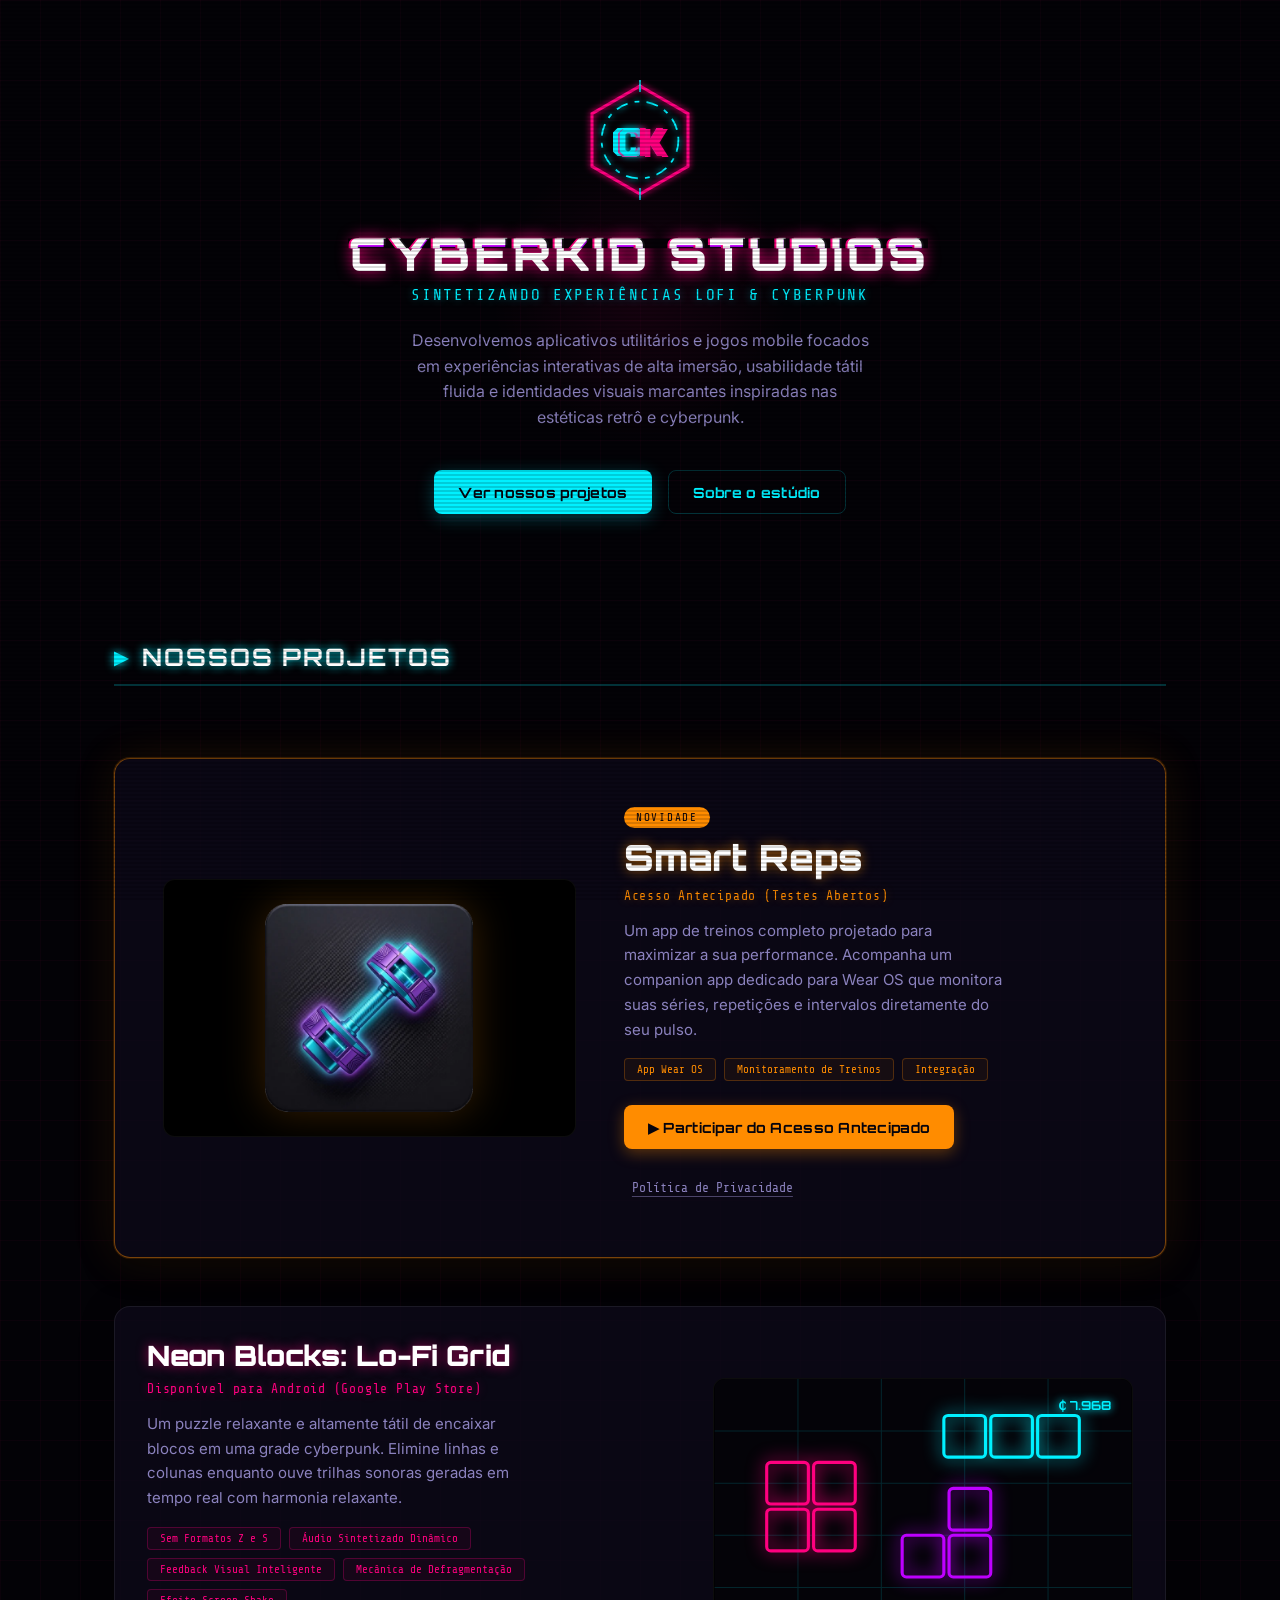
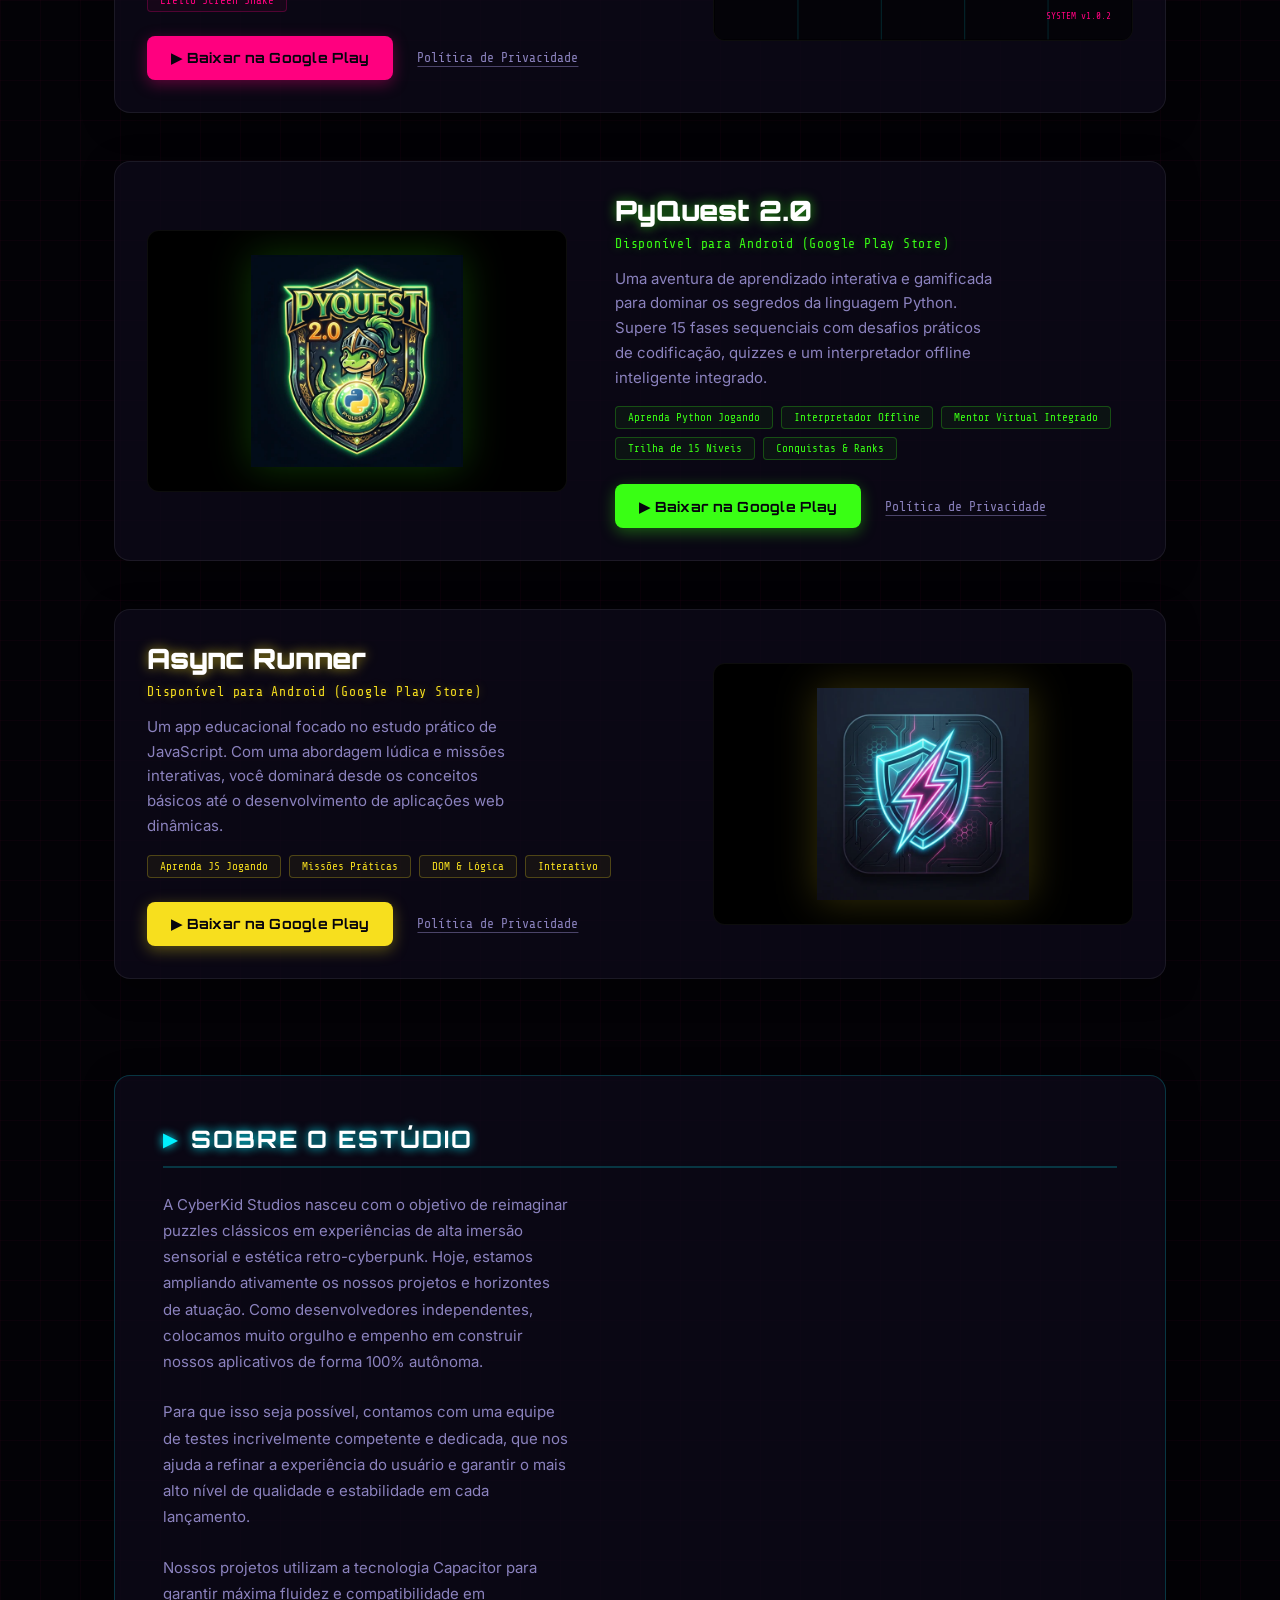
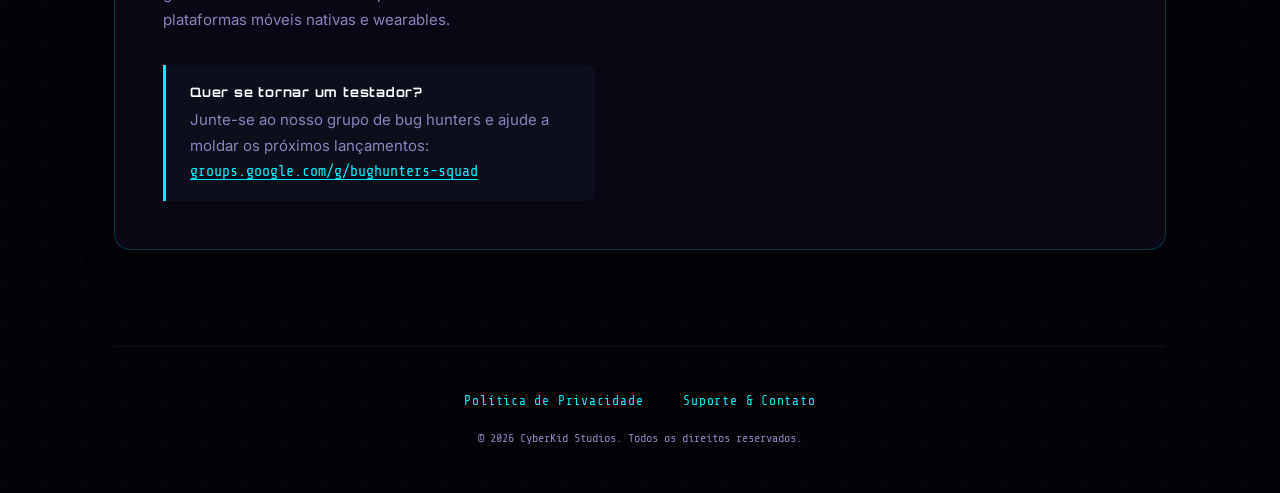
==== commit 3f9f8242: "Redesign site: SEO, accessibility and design system Portfolio: - Feature Smart Reps first with its o" ====
--- a/index.html
+++ b/index.html
@@ -5,24 +5,64 @@
     <meta charset="UTF-8">
     <meta name="viewport" content="width=device-width, initial-scale=1.0">
     <title>CyberKid Studios - Experiências Lo-Fi &amp; Cyberpunk</title>
+
+    <!-- SEO -->
+    <meta name="description" content="Estúdio independente de jogos e aplicativos mobile com estética retrô-cyberpunk. Conheça Smart Reps, Neon Blocks, PyQuest e Async Runner, disponíveis para Android.">
+    <link rel="canonical" href="https://euclidespaim.github.io/">
+    <meta name="theme-color" content="#030206">
+
+    <!-- Open Graph / compartilhamento social -->
+    <meta property="og:type" content="website">
+    <meta property="og:site_name" content="CyberKid Studios">
+    <meta property="og:locale" content="pt_BR">
+    <meta property="og:url" content="https://euclidespaim.github.io/">
+    <meta property="og:title" content="CyberKid Studios - Experiências Lo-Fi &amp; Cyberpunk">
+    <meta property="og:description" content="Estúdio independente de jogos e aplicativos mobile com estética retrô-cyberpunk. Conheça nossos apps para Android.">
+    <meta property="og:image" content="https://euclidespaim.github.io/og-image.png">
+    <meta property="og:image:width" content="1200">
+    <meta property="og:image:height" content="630">
+    <meta property="og:image:alt" content="Logo da CyberKid Studios com as iniciais CK em neon">
+
+    <!-- Twitter Card -->
+    <meta name="twitter:card" content="summary_large_image">
+    <meta name="twitter:title" content="CyberKid Studios - Experiências Lo-Fi &amp; Cyberpunk">
+    <meta name="twitter:description" content="Estúdio independente de jogos e aplicativos mobile com estética retrô-cyberpunk.">
+    <meta name="twitter:image" content="https://euclidespaim.github.io/og-image.png">
+
     <!-- Google Fonts for Retro/Cyberpunk Aesthetics -->
     <link rel="preconnect" href="https://fonts.googleapis.com">
     <link rel="preconnect" href="https://fonts.gstatic.com" crossorigin>
-    <link href="https://fonts.googleapis.com/css2?family=Orbitron:wght@400;700;900&family=Chakra+Petch:wght@700&family=Share+Tech+Mono&family=Inter:wght@300;400;600;700&display=swap" rel="stylesheet">
+    <link href="https://fonts.googleapis.com/css2?family=Orbitron:wght@700;900&family=Chakra+Petch:wght@700&family=Share+Tech+Mono&family=Inter:wght@400;700&display=swap" rel="stylesheet">
     <link rel="icon" type="image/svg+xml" href="favicon.svg">
     <link rel="stylesheet" href="style.css">
+
+    <script type="application/ld+json">
+    {
+      "@context": "https://schema.org",
+      "@type": "Organization",
+      "name": "CyberKid Studios",
+      "url": "https://euclidespaim.github.io/",
+      "logo": "https://euclidespaim.github.io/og-image.png",
+      "description": "Estúdio independente de jogos e aplicativos mobile com estética retrô-cyberpunk.",
+      "email": "contact.cyberkidstudios@gmail.com",
+      "foundingLocation": "Brasil"
+    }
+    </script>
 </head>
 <body>
     <!-- CRT Scanlines for retro vibe -->
-    <div class="scanlines"></div>
+    <div class="scanlines" aria-hidden="true"></div>
+
+    <a href="#portfolio" class="skip-link">Pular para os projetos</a>
 
     <div class="site-wrapper">
         <!-- HERO / HEADER -->
-        <section class="hero">
+        <header class="hero">
             <div class="studio-logo">
                 <!-- Graphical animated SVG logo -->
                 <div class="logo-graphic">
-                    <svg viewBox="0 0 100 100" xmlns="http://www.w3.org/2000/svg" class="logo-svg">
+                    <svg viewBox="0 0 100 100" xmlns="http://www.w3.org/2000/svg" class="logo-svg" role="img" aria-label="Logo da CyberKid Studios">
+                        <title>CyberKid Studios</title>
                         <defs>
                             <filter id="logo-glow-pink" x="-20%" y="-20%" width="140%" height="140%">
                                 <feGaussianBlur stdDeviation="2.5" result="blur" />
@@ -44,10 +84,10 @@
                         <!-- Inner Cyan Tech Circle -->
                         <circle cx="50" cy="50" r="32" fill="none" stroke="#00f0ff" stroke-width="1.5" stroke-dasharray="10 6 4 6" class="inner-circle" filter="url(#logo-glow-cyan)" />
                         <!-- Central Tech Initials 'CK' (Chakra Petch + glitch sync) -->
-                        <g class="ck-ghost-cyan"><text x="48" y="63" text-anchor="middle" fill="#00f0ff" font-family="'Chakra Petch', sans-serif" font-size="34" class="logo-ck">CK</text></g>
-                        <g class="ck-ghost-pink"><text x="52" y="64" text-anchor="middle" fill="#ff007f" font-family="'Chakra Petch', sans-serif" font-size="34" class="logo-ck">CK</text></g>
-                        <text x="42.5" y="63" text-anchor="middle" fill="#00f0ff" font-family="'Chakra Petch', sans-serif" font-size="34" class="logo-ck" filter="url(#logo-glow-cyan)">C</text>
-                        <text x="59" y="63" text-anchor="middle" fill="#ff007f" font-family="'Chakra Petch', sans-serif" font-size="34" class="logo-ck" filter="url(#logo-glow-pink)">K</text>
+                        <g class="ck-ghost-cyan"><text x="48" y="63" text-anchor="middle" fill="#00f0ff" font-size="34" class="logo-ck">CK</text></g>
+                        <g class="ck-ghost-pink"><text x="52" y="64" text-anchor="middle" fill="#ff007f" font-size="34" class="logo-ck">CK</text></g>
+                        <text x="42.5" y="63" text-anchor="middle" fill="#00f0ff" font-size="34" class="logo-ck" filter="url(#logo-glow-cyan)">C</text>
+                        <text x="59" y="63" text-anchor="middle" fill="#ff007f" font-size="34" class="logo-ck" filter="url(#logo-glow-pink)">K</text>
                         <!-- Tech Crosshairs -->
                         <line x1="50" y1="0" x2="50" y2="10" stroke="#00f0ff" stroke-width="1.2" />
                         <line x1="50" y1="90" x2="50" y2="100" stroke="#00f0ff" stroke-width="1.2" />
@@ -59,216 +99,216 @@
             <p class="hero-description">
                 Desenvolvemos aplicativos utilitários e jogos mobile focados em experiências interativas de alta imersão, usabilidade tátil fluida e identidades visuais marcantes inspiradas nas estéticas retrô e cyberpunk.
             </p>
-        </section>
-
-        <!-- GAMES PORTFOLIO -->
-        <section class="portfolio">
-            <h2 class="portfolio-title">Nossos Jogos</h2>
-
-            <div class="game-card">
-                <!-- SVG Game Illustration acting as a high-fidelity preview -->
-                <div class="game-image-container">
-                    <svg class="game-image-svg" viewBox="0 0 400 250" xmlns="http://www.w3.org/2000/svg">
-                        <!-- Background matrix grid -->
-                        <rect width="400" height="250" fill="#040308" />
-                        <g opacity="0.15">
-                            <line x1="0" y1="50" x2="400" y2="50" stroke="#00f0ff" stroke-width="1"/>
-                            <line x1="0" y1="100" x2="400" y2="100" stroke="#00f0ff" stroke-width="1"/>
-                            <line x1="0" y1="150" x2="400" y2="150" stroke="#00f0ff" stroke-width="1"/>
-                            <line x1="0" y1="200" x2="400" y2="200" stroke="#00f0ff" stroke-width="1"/>
-                            <line x1="80" y1="0" x2="80" y2="250" stroke="#00f0ff" stroke-width="1"/>
-                            <line x1="160" y1="0" x2="160" y2="250" stroke="#00f0ff" stroke-width="1"/>
-                            <line x1="240" y1="0" x2="240" y2="250" stroke="#00f0ff" stroke-width="1"/>
-                            <line x1="320" y1="0" x2="320" y2="250" stroke="#00f0ff" stroke-width="1"/>
-                        </g>
-                        
-                        <!-- Glowing Neon Game Blocks -->
-                        <!-- Pink Block -->
-                        <g filter="drop-shadow(0px 0px 8px #ff007f)">
-                            <rect x="50" y="80" width="40" height="40" rx="4" fill="none" stroke="#ff007f" stroke-width="3"/>
-                            <rect x="95" y="80" width="40" height="40" rx="4" fill="none" stroke="#ff007f" stroke-width="3"/>
-                            <rect x="50" y="125" width="40" height="40" rx="4" fill="none" stroke="#ff007f" stroke-width="3"/>
-                            <rect x="95" y="125" width="40" height="40" rx="4" fill="none" stroke="#ff007f" stroke-width="3"/>
-                        </g>
-
-                        <!-- Cyan Block -->
-                        <g filter="drop-shadow(0px 0px 8px #00f0ff)">
-                            <rect x="220" y="35" width="40" height="40" rx="4" fill="none" stroke="#00f0ff" stroke-width="3"/>
-                            <rect x="265" y="35" width="40" height="40" rx="4" fill="none" stroke="#00f0ff" stroke-width="3"/>
-                            <rect x="310" y="35" width="40" height="40" rx="4" fill="none" stroke="#00f0ff" stroke-width="3"/>
-                        </g>
-
-                        <!-- Purple Block -->
-                        <g filter="drop-shadow(0px 0px 8px #bd00ff)">
-                            <rect x="180" y="150" width="40" height="40" rx="4" fill="none" stroke="#bd00ff" stroke-width="3"/>
-                            <rect x="225" y="150" width="40" height="40" rx="4" fill="none" stroke="#bd00ff" stroke-width="3"/>
-                            <rect x="225" y="105" width="40" height="40" rx="4" fill="none" stroke="#bd00ff" stroke-width="3"/>
-                        </g>
-                        
-                        <!-- Game HUD Overlay text mock -->
-                        <text x="380" y="30" fill="#00f0ff" font-family="'Orbitron', sans-serif" font-size="12" font-weight="bold" text-anchor="end" filter="drop-shadow(0px 0px 4px #00f0ff)">₵ 7.968</text>
-                        <text x="380" y="230" fill="#ff007f" font-family="'Share Tech Mono', monospace" font-size="9" text-anchor="end">SYSTEM v1.0.2</text>
-                    </svg>
-                </div>
-
-                <div class="game-info">
-                    <div class="game-header">
-                        <h3 class="game-name">Neon Blocks: Lo-Fi Grid</h3>
-                        <span class="game-platform">Disponível para Android (Google Play Store)</span>
-                    </div>
-
-                    <p class="game-desc">
-                        Um puzzle relaxante e altamente tátil de encaixar blocos em uma grade cyberpunk. Elimine linhas e colunas enquanto ouve trilhas sonoras geradas em tempo real com harmonia relaxante.
-                    </p>
-
-                    <div class="game-features">
-                        <span class="feature-tag">Sem Formatos Z e S</span>
-                        <span class="feature-tag">Áudio Sintetizado Dinâmico</span>
-                        <span class="feature-tag">Feedback Visual Inteligente</span>
-                        <span class="feature-tag">Mecânica de Defragmentação</span>
-                        <span class="feature-tag">Efeito Screen Shake</span>
-                    </div>
-
-                    <div class="game-actions">
-                        <a href="https://play.google.com/store/apps/details?id=com.cyberkidstudios.neonblocks&pcampaignid=web_share" target="_blank" rel="noopener" class="btn-playstore">
-                            <span>▶ Baixar na Google Play</span>
-                        </a>
-                        <a href="https://euclidespaim.github.io/neon-blocks/index.html" target="_blank" class="feature-tag" style="margin-left: 10px; display: inline-block; vertical-align: middle;">Política de Privacidade</a>
-                    </div>
-                </div>
+            <div class="hero-actions">
+                <a href="#portfolio" class="btn btn-primary">Ver nossos projetos</a>
+                <a href="#sobre" class="btn btn-ghost">Sobre o estúdio</a>
             </div>
-
-            <div class="game-card">
-                <!-- Image Game Illustration for PyQuest -->
-                <div class="game-image-container">
-                    <img src="pyquest-logo.png" alt="PyQuest 2.0 Logo" style="width: 100%; height: 100%; object-fit: contain; padding: 30px; box-sizing: border-box; filter: drop-shadow(0 0 20px rgba(57, 255, 20, 0.15));" />
-                </div>
-
-                <div class="game-info">
-                    <div class="game-header">
-                        <h3 class="game-name">PyQuest 2.0</h3>
-                        <span class="game-platform" style="color: #39ff14;">Disponível para Android (Google Play Store)</span>
-                    </div>
-
-                    <p class="game-desc">
-                        Uma aventura de aprendizado interativa e gamificada para dominar os segredos da linguagem Python. Supere 15 fases sequenciais com desafios práticos de codificação, quizzes e um interpretador offline inteligente integrado.
-                    </p>
-
-                    <div class="game-features">
-                        <span class="feature-tag tag-green">Aprenda Python Jogando</span>
-                        <span class="feature-tag tag-green">Interpretador Offline</span>
-                        <span class="feature-tag tag-green">Mentor Virtual Integrado</span>
-                        <span class="feature-tag tag-green">Trilha de 15 Níveis</span>
-                        <span class="feature-tag tag-green">Conquistas & Ranks</span>
-                    </div>
-
-                    <div class="game-actions">
-                        <a href="https://play.google.com/store/apps/details?id=com.cyberkidstudios.pyquest&hl=en-US" target="_blank" rel="noopener" class="btn-playstore btn-testing">
-                            <span>▶ Baixar na Google Play</span>
-                        </a>
-                        <a href="https://euclidespaim.github.io/pyquest2.0/" target="_blank" class="feature-tag tag-green" style="margin-left: 10px; display: inline-block; vertical-align: middle;">Política de Privacidade</a>
-                    </div>
-                </div>
-            </div>
-
-            <div class="game-card">
-                <!-- Image Game Illustration for Async Runner -->
-                <div class="game-image-container">
-                    <img src="async-runner-logo.png" alt="Async Runner Logo" style="width: 100%; height: 100%; object-fit: contain; padding: 20px; box-sizing: border-box; filter: drop-shadow(0 0 20px rgba(247, 223, 30, 0.2));" />
-                </div>
-
-                <div class="game-info">
-                    <div class="game-header">
-                        <h3 class="game-name">Async Runner</h3>
-                        <span class="game-platform" style="color: var(--neon-yellow); text-shadow: 0 0 8px rgba(247, 223, 30, 0.4);">Disponível para Android (Google Play Store)</span>
-                    </div>
-
-                    <p class="game-desc">
-                        Um app educacional focado no estudo prático de JavaScript. Com uma abordagem lúdica e missões interativas, você dominará desde os conceitos básicos até o desenvolvimento de aplicações web dinâmicas.
-                    </p>
-
-                    <div class="game-features">
-                        <span class="feature-tag tag-yellow">Aprenda JS Jogando</span>
-                        <span class="feature-tag tag-yellow">Missões Práticas</span>
-                        <span class="feature-tag tag-yellow">DOM &amp; Lógica</span>
-                        <span class="feature-tag tag-yellow">Interativo</span>
-                    </div>
-
-                    <div class="game-actions">
-                        <a href="https://play.google.com/store/apps/details?id=com.cyberkidstudios.asyncrunner" target="_blank" rel="noopener" class="btn-playstore btn-js">
-                            <span>▶ Baixar na Google Play</span>
-                        </a>
-                        <a href="https://euclidespaim.github.io/async-runner/" target="_blank" class="feature-tag tag-yellow" style="margin-left: 10px; display: inline-block; vertical-align: middle;">Política de Privacidade</a>
-                    </div>
-                </div>
-            </div>
-            <div class="game-card">
-                <div class="game-image-container">
-                    <svg class="game-image-svg" viewBox="0 0 400 250" xmlns="http://www.w3.org/2000/svg">
-                        <rect width="400" height="250" fill="#040308" />
-                        <g opacity="0.1">
-                            <line x1="0" y1="50" x2="400" y2="50" stroke="#ff8c00" stroke-width="1"/>
-                            <line x1="0" y1="100" x2="400" y2="100" stroke="#ff8c00" stroke-width="1"/>
-                            <line x1="0" y1="150" x2="400" y2="150" stroke="#ff8c00" stroke-width="1"/>
-                            <line x1="0" y1="200" x2="400" y2="200" stroke="#ff8c00" stroke-width="1"/>
-                        </g>
-                        <!-- Dumbbell Graphic -->
-                        <g filter="drop-shadow(0px 0px 8px #ff8c00)" transform="translate(140, 95)">
-                            <rect x="0" y="20" width="20" height="60" rx="4" fill="none" stroke="#ff8c00" stroke-width="4"/>
-                            <rect x="30" y="10" width="20" height="80" rx="4" fill="none" stroke="#ff8c00" stroke-width="4"/>
-                            <rect x="50" y="45" width="40" height="10" fill="#ff8c00"/>
-                            <rect x="90" y="10" width="20" height="80" rx="4" fill="none" stroke="#ff8c00" stroke-width="4"/>
-                            <rect x="120" y="20" width="20" height="60" rx="4" fill="none" stroke="#ff8c00" stroke-width="4"/>
-                        </g>
-                        <!-- Smartwatch UI -->
-                        <g filter="drop-shadow(0px 0px 8px #00f0ff)" transform="translate(300, 30)">
-                            <circle cx="40" cy="40" r="30" fill="none" stroke="#00f0ff" stroke-width="3" />
-                            <text x="40" y="45" fill="#00f0ff" font-family="'Orbitron', sans-serif" font-size="14" font-weight="bold" text-anchor="middle">12</text>
-                            <text x="40" y="60" fill="#00f0ff" font-family="'Share Tech Mono', monospace" font-size="8" text-anchor="middle">REPS</text>
-                        </g>
-                        <text x="35" y="215" fill="#ff8c00" font-family="'Orbitron', sans-serif" font-size="11" font-weight="bold" filter="drop-shadow(0px 0px 4px #ff8c00)">STATUS: EM DESENVOLVIMENTO</text>
-                    </svg>
-                </div>
-
-                <div class="game-info">
-                    <div class="game-header">
-                        <h3 class="game-name">Smart Reps</h3>
-                        <span class="game-platform status-testing" style="color: #ff8c00; text-shadow: 0 0 8px rgba(255, 140, 0, 0.4);">Em Desenvolvimento</span>
-                    </div>
-
-                    <p class="game-desc">
-                        Um app de treinos completo projetado para maximizar a sua performance. Acompanha um companion app dedicado para Wear OS que monitora suas séries, repetições e intervalos diretamente do seu pulso.
-                    </p>
-
-                    <div class="game-features">
-                        <span class="feature-tag" style="color: #ff8c00; border-color: rgba(255,140,0,0.2); background: rgba(255,140,0,0.02);">App Wear OS</span>
-                        <span class="feature-tag" style="color: #ff8c00; border-color: rgba(255,140,0,0.2); background: rgba(255,140,0,0.02);">Monitoramento de Treinos</span>
-                        <span class="feature-tag" style="color: #ff8c00; border-color: rgba(255,140,0,0.2); background: rgba(255,140,0,0.02);">Integração</span>
-                    </div>
-
-                    <div class="game-actions">
-                        <a href="#" class="btn-playstore" style="background: linear-gradient(135deg, #cc7000, #ff8c00); box-shadow: 0 4px 15px rgba(255, 140, 0, 0.3);">
-                            <span>▶ Em Breve</span>
-                        </a>
-                        <a href="https://euclidespaim.github.io/smart-reps/index.html" target="_blank" class="feature-tag" style="color: #ff8c00; border-color: rgba(255,140,0,0.2); background: rgba(255,140,0,0.02); margin-left: 10px; display: inline-block; vertical-align: middle;">Política de Privacidade</a>
-                    </div>
-                </div>
-            </div>
-        </section>
-
-        <!-- ABOUT STUDIO -->
-        <section class="about">
-            <h2 class="portfolio-title">Sobre o Estúdio</h2>
-            <p class="about-text">
-                A CyberKid Studios nasceu com o objetivo de reimaginar puzzles clássicos em experiências de alta imersão sensorial e estética retro-cyberpunk. Hoje, estamos ampliando ativamente os nossos projetos e horizontes de atuação. Como desenvolvedores independentes, colocamos muito orgulho e empenho em construir nossos aplicativos de forma 100% autônoma.
-            </p>
-            <p class="about-text">
-                Para que isso seja possível, contamos com uma equipe de testes incrivelmente competente e dedicada, que nos ajuda a refinar a experiência do usuário e garantir o mais alto nível de qualidade e estabilidade em cada lançamento.
-            </p>
-            <p class="about-text">
-                Nossos projetos utilizam a tecnologia Capacitor para garantir máxima fluidez e compatibilidade em plataformas móveis nativas e wearables.
-            </p>
-        </section>
+        </header>
+
+        <main>
+            <!-- PORTFOLIO -->
+            <section class="portfolio" id="portfolio" aria-labelledby="portfolio-title">
+                <h2 class="portfolio-title" id="portfolio-title">Nossos Projetos</h2>
+
+                <!-- SMART REPS (destaque) -->
+                <article class="game-card game-card--featured" data-app="smartreps">
+                    <div class="game-image-container">
+                        <img src="smart-reps-logo.webp" alt="Logo do aplicativo Smart Reps"
+                             width="512" height="512" fetchpriority="high" class="game-logo" />
+                    </div>
+
+                    <div class="game-info">
+                        <div class="game-header">
+                            <span class="game-badge">Novidade</span>
+                            <h3 class="game-name">Smart Reps</h3>
+                            <span class="game-platform">Acesso Antecipado (Testes Abertos)</span>
+                        </div>
+
+                        <p class="game-desc">
+                            Um app de treinos completo projetado para maximizar a sua performance. Acompanha um companion app dedicado para Wear OS que monitora suas séries, repetições e intervalos diretamente do seu pulso.
+                        </p>
+
+                        <ul class="game-features">
+                            <li class="feature-tag">App Wear OS</li>
+                            <li class="feature-tag">Monitoramento de Treinos</li>
+                            <li class="feature-tag">Integração</li>
+                        </ul>
+
+                        <div class="game-actions">
+                            <a href="https://play.google.com/apps/testing/com.cyberkidstudios.smartreps" target="_blank" rel="noopener" class="btn btn-store">
+                                ▶ Participar do Acesso Antecipado
+                            </a>
+                            <a href="https://euclidespaim.github.io/smart-reps/index.html" target="_blank" rel="noopener" class="link-privacy">
+                                Política de Privacidade
+                            </a>
+                        </div>
+                    </div>
+                </article>
+
+                <!-- NEON BLOCKS -->
+                <article class="game-card" data-app="neonblocks">
+                    <!-- SVG Game Illustration acting as a high-fidelity preview -->
+                    <div class="game-image-container">
+                        <svg class="game-image-svg" viewBox="0 0 400 250" xmlns="http://www.w3.org/2000/svg" role="img" aria-label="Prévia do jogo Neon Blocks: blocos neon em uma grade cyberpunk">
+                            <title>Prévia do jogo Neon Blocks</title>
+                            <!-- Background matrix grid -->
+                            <rect width="400" height="250" fill="#040308" />
+                            <g opacity="0.15">
+                                <line x1="0" y1="50" x2="400" y2="50" stroke="#00f0ff" stroke-width="1"/>
+                                <line x1="0" y1="100" x2="400" y2="100" stroke="#00f0ff" stroke-width="1"/>
+                                <line x1="0" y1="150" x2="400" y2="150" stroke="#00f0ff" stroke-width="1"/>
+                                <line x1="0" y1="200" x2="400" y2="200" stroke="#00f0ff" stroke-width="1"/>
+                                <line x1="80" y1="0" x2="80" y2="250" stroke="#00f0ff" stroke-width="1"/>
+                                <line x1="160" y1="0" x2="160" y2="250" stroke="#00f0ff" stroke-width="1"/>
+                                <line x1="240" y1="0" x2="240" y2="250" stroke="#00f0ff" stroke-width="1"/>
+                                <line x1="320" y1="0" x2="320" y2="250" stroke="#00f0ff" stroke-width="1"/>
+                            </g>
+
+                            <!-- Glowing Neon Game Blocks -->
+                            <g filter="drop-shadow(0px 0px 8px #ff007f)">
+                                <rect x="50" y="80" width="40" height="40" rx="4" fill="none" stroke="#ff007f" stroke-width="3"/>
+                                <rect x="95" y="80" width="40" height="40" rx="4" fill="none" stroke="#ff007f" stroke-width="3"/>
+                                <rect x="50" y="125" width="40" height="40" rx="4" fill="none" stroke="#ff007f" stroke-width="3"/>
+                                <rect x="95" y="125" width="40" height="40" rx="4" fill="none" stroke="#ff007f" stroke-width="3"/>
+                            </g>
+
+                            <g filter="drop-shadow(0px 0px 8px #00f0ff)">
+                                <rect x="220" y="35" width="40" height="40" rx="4" fill="none" stroke="#00f0ff" stroke-width="3"/>
+                                <rect x="265" y="35" width="40" height="40" rx="4" fill="none" stroke="#00f0ff" stroke-width="3"/>
+                                <rect x="310" y="35" width="40" height="40" rx="4" fill="none" stroke="#00f0ff" stroke-width="3"/>
+                            </g>
+
+                            <g filter="drop-shadow(0px 0px 8px #bd00ff)">
+                                <rect x="180" y="150" width="40" height="40" rx="4" fill="none" stroke="#bd00ff" stroke-width="3"/>
+                                <rect x="225" y="150" width="40" height="40" rx="4" fill="none" stroke="#bd00ff" stroke-width="3"/>
+                                <rect x="225" y="105" width="40" height="40" rx="4" fill="none" stroke="#bd00ff" stroke-width="3"/>
+                            </g>
+
+                            <!-- Game HUD Overlay text mock -->
+                            <text x="380" y="30" fill="#00f0ff" font-family="'Orbitron', sans-serif" font-size="12" font-weight="bold" text-anchor="end" filter="drop-shadow(0px 0px 4px #00f0ff)">₵ 7.968</text>
+                            <text x="380" y="230" fill="#ff007f" font-family="'Share Tech Mono', monospace" font-size="9" text-anchor="end">SYSTEM v1.0.2</text>
+                        </svg>
+                    </div>
+
+                    <div class="game-info">
+                        <div class="game-header">
+                            <h3 class="game-name">Neon Blocks: Lo-Fi Grid</h3>
+                            <span class="game-platform">Disponível para Android (Google Play Store)</span>
+                        </div>
+
+                        <p class="game-desc">
+                            Um puzzle relaxante e altamente tátil de encaixar blocos em uma grade cyberpunk. Elimine linhas e colunas enquanto ouve trilhas sonoras geradas em tempo real com harmonia relaxante.
+                        </p>
+
+                        <ul class="game-features">
+                            <li class="feature-tag">Sem Formatos Z e S</li>
+                            <li class="feature-tag">Áudio Sintetizado Dinâmico</li>
+                            <li class="feature-tag">Feedback Visual Inteligente</li>
+                            <li class="feature-tag">Mecânica de Defragmentação</li>
+                            <li class="feature-tag">Efeito Screen Shake</li>
+                        </ul>
+
+                        <div class="game-actions">
+                            <a href="https://play.google.com/store/apps/details?id=com.cyberkidstudios.neonblocks&amp;pcampaignid=web_share" target="_blank" rel="noopener" class="btn btn-store">
+                                ▶ Baixar na Google Play
+                            </a>
+                            <a href="https://euclidespaim.github.io/neon-blocks/index.html" target="_blank" rel="noopener" class="link-privacy">
+                                Política de Privacidade
+                            </a>
+                        </div>
+                    </div>
+                </article>
+
+                <!-- PYQUEST -->
+                <article class="game-card" data-app="pyquest">
+                    <div class="game-image-container">
+                        <img src="pyquest-logo.webp" alt="Logo do aplicativo PyQuest 2.0"
+                             width="512" height="512" loading="lazy" class="game-logo" />
+                    </div>
+
+                    <div class="game-info">
+                        <div class="game-header">
+                            <h3 class="game-name">PyQuest 2.0</h3>
+                            <span class="game-platform">Disponível para Android (Google Play Store)</span>
+                        </div>
+
+                        <p class="game-desc">
+                            Uma aventura de aprendizado interativa e gamificada para dominar os segredos da linguagem Python. Supere 15 fases sequenciais com desafios práticos de codificação, quizzes e um interpretador offline inteligente integrado.
+                        </p>
+
+                        <ul class="game-features">
+                            <li class="feature-tag">Aprenda Python Jogando</li>
+                            <li class="feature-tag">Interpretador Offline</li>
+                            <li class="feature-tag">Mentor Virtual Integrado</li>
+                            <li class="feature-tag">Trilha de 15 Níveis</li>
+                            <li class="feature-tag">Conquistas &amp; Ranks</li>
+                        </ul>
+
+                        <div class="game-actions">
+                            <a href="https://play.google.com/store/apps/details?id=com.cyberkidstudios.pyquest&amp;hl=en-US" target="_blank" rel="noopener" class="btn btn-store">
+                                ▶ Baixar na Google Play
+                            </a>
+                            <a href="https://euclidespaim.github.io/pyquest2.0/" target="_blank" rel="noopener" class="link-privacy">
+                                Política de Privacidade
+                            </a>
+                        </div>
+                    </div>
+                </article>
+
+                <!-- ASYNC RUNNER -->
+                <article class="game-card" data-app="asyncrunner">
+                    <div class="game-image-container">
+                        <img src="async-runner-logo.webp" alt="Logo do aplicativo Async Runner"
+                             width="512" height="512" loading="lazy" class="game-logo" />
+                    </div>
+
+                    <div class="game-info">
+                        <div class="game-header">
+                            <h3 class="game-name">Async Runner</h3>
+                            <span class="game-platform">Disponível para Android (Google Play Store)</span>
+                        </div>
+
+                        <p class="game-desc">
+                            Um app educacional focado no estudo prático de JavaScript. Com uma abordagem lúdica e missões interativas, você dominará desde os conceitos básicos até o desenvolvimento de aplicações web dinâmicas.
+                        </p>
+
+                        <ul class="game-features">
+                            <li class="feature-tag">Aprenda JS Jogando</li>
+                            <li class="feature-tag">Missões Práticas</li>
+                            <li class="feature-tag">DOM &amp; Lógica</li>
+                            <li class="feature-tag">Interativo</li>
+                        </ul>
+
+                        <div class="game-actions">
+                            <a href="https://play.google.com/store/apps/details?id=com.cyberkidstudios.asyncrunner" target="_blank" rel="noopener" class="btn btn-store">
+                                ▶ Baixar na Google Play
+                            </a>
+                            <a href="https://euclidespaim.github.io/async-runner/" target="_blank" rel="noopener" class="link-privacy">
+                                Política de Privacidade
+                            </a>
+                        </div>
+                    </div>
+                </article>
+            </section>
+
+            <!-- ABOUT STUDIO -->
+            <section class="about" id="sobre" aria-labelledby="about-title">
+                <h2 class="portfolio-title" id="about-title">Sobre o Estúdio</h2>
+                <p class="about-text">
+                    A CyberKid Studios nasceu com o objetivo de reimaginar puzzles clássicos em experiências de alta imersão sensorial e estética retro-cyberpunk. Hoje, estamos ampliando ativamente os nossos projetos e horizontes de atuação. Como desenvolvedores independentes, colocamos muito orgulho e empenho em construir nossos aplicativos de forma 100% autônoma.
+                </p>
+                <p class="about-text">
+                    Para que isso seja possível, contamos com uma equipe de testes incrivelmente competente e dedicada, que nos ajuda a refinar a experiência do usuário e garantir o mais alto nível de qualidade e estabilidade em cada lançamento.
+                </p>
+                <p class="about-text">
+                    Nossos projetos utilizam a tecnologia Capacitor para garantir máxima fluidez e compatibilidade em plataformas móveis nativas e wearables.
+                </p>
+                <p class="about-note">
+                    <strong>Quer se tornar um testador?</strong> Junte-se ao nosso grupo de bug hunters e ajude a moldar os próximos lançamentos:
+                    <a href="https://groups.google.com/g/bughunters-squad" target="_blank" rel="noopener">groups.google.com/g/bughunters-squad</a>
+                </p>
+            </section>
+        </main>
 
         <!-- FOOTER -->
         <footer>
--- a/style.css
+++ b/style.css
@@ -3,19 +3,52 @@
    ========================================================================== */
 
 :root {
+    /* --- Cores base --- */
     --bg-color: #030206;
     --panel-bg: rgba(14, 10, 26, 0.75);
     --panel-border: rgba(255, 0, 127, 0.2);
     --cyan-border: rgba(0, 240, 255, 0.2);
-    
+
     --neon-pink: #ff007f;
     --neon-cyan: #00f0ff;
     --neon-purple: #bd00ff;
     --neon-green: #39ff14;
     --neon-yellow: #f7df1e;
-    
+    --neon-orange: #ff8c00;
+
     --text-primary: #ffffff;
     --text-secondary: #8b82be;
+
+    /* Tinta escura usada sobre superfícies neon (garante contraste AA) */
+    --ink: #06040d;
+
+    /* --- Acento padrão (sobrescrito por card via [data-app]) --- */
+    --accent: var(--neon-pink);
+
+    /* --- Escala de espaçamento (base 8) --- */
+    --space-1: 0.25rem;   /*  4px */
+    --space-2: 0.5rem;    /*  8px */
+    --space-3: 0.75rem;   /* 12px */
+    --space-4: 1rem;      /* 16px */
+    --space-5: 1.5rem;    /* 24px */
+    --space-6: 2rem;      /* 32px */
+    --space-7: 3rem;      /* 48px */
+    --space-8: 4rem;      /* 64px */
+    --space-9: 6rem;      /* 96px */
+
+    /* --- Tipografia fluida --- */
+    --fs-h1:    clamp(1.75rem, 1.1rem + 3.2vw, 2.875rem);
+    --fs-h2:    clamp(1.125rem, 0.95rem + 0.9vw, 1.5rem);
+    --fs-h3:    clamp(1.375rem, 1.1rem + 1.2vw, 1.75rem);
+    --fs-body:  1rem;
+    --fs-small: 0.9375rem;
+    --fs-mono:  0.8125rem;
+
+    --radius: 16px;
+    --radius-sm: 8px;
+
+    /* Alvo mínimo de toque (WCAG 2.5.5) */
+    --tap: 44px;
 }
 
 * {
@@ -24,27 +57,56 @@
     box-sizing: border-box;
 }
 
+html {
+    scroll-behavior: smooth;
+}
+
 body {
     background-color: var(--bg-color);
     color: var(--text-primary);
-    font-family: 'Inter', sans-serif;
+    font-family: 'Inter', system-ui, sans-serif;
     overflow-x: hidden;
     position: relative;
-    background-image: 
+    background-image:
         linear-gradient(rgba(255, 0, 127, 0.03) 1px, transparent 1px),
         linear-gradient(90deg, rgba(255, 0, 127, 0.03) 1px, transparent 1px);
     background-size: 40px 40px;
 }
 
+/* --- Foco visível: acessibilidade por teclado --- */
+:focus-visible {
+    outline: 3px solid var(--neon-cyan);
+    outline-offset: 3px;
+    border-radius: var(--radius-sm);
+}
+
+/* Link de atalho para leitores de tela / teclado */
+.skip-link {
+    position: absolute;
+    left: -9999px;
+    top: var(--space-3);
+    z-index: 10000;
+    display: inline-flex;
+    align-items: center;
+    min-height: var(--tap);
+    background: var(--neon-cyan);
+    color: var(--ink);
+    font-family: 'Share Tech Mono', monospace;
+    padding: var(--space-3) var(--space-5);
+    border-radius: var(--radius-sm);
+    text-decoration: none;
+}
+
+.skip-link:focus {
+    left: var(--space-3);
+}
+
 /* scanlines for retro CRT feel */
 .scanlines {
     position: fixed;
-    top: 0;
-    left: 0;
-    width: 100vw;
-    height: 100vh;
+    inset: 0;
     background: linear-gradient(
-        rgba(18, 16, 16, 0) 50%, 
+        rgba(18, 16, 16, 0) 50%,
         rgba(0, 0, 0, 0.15) 50%
     );
     background-size: 100% 4px;
@@ -55,20 +117,28 @@
 .site-wrapper {
     max-width: 1100px;
     margin: 0 auto;
-    padding: 60px 20px;
+    padding: var(--space-7) var(--space-5);
     display: flex;
     flex-direction: column;
-    gap: 80px;
-}
-
-/* HERO SECTION */
+    gap: var(--space-9);
+}
+
+main {
+    display: flex;
+    flex-direction: column;
+    gap: var(--space-9);
+}
+
+/* ==========================================================================
+   HERO
+   ========================================================================== */
 .hero {
     text-align: center;
-    padding: 40px 20px;
+    padding: var(--space-6) var(--space-5);
     display: flex;
     flex-direction: column;
     align-items: center;
-    gap: 16px;
+    gap: var(--space-4);
     position: relative;
 }
 
@@ -91,12 +161,11 @@
     align-items: center;
 }
 
-/* LOGO GRAPHIC STYLES & ANIMATIONS */
+/* --- LOGO --- */
 .logo-graphic {
     width: 120px;
     height: 120px;
-    margin-bottom: 25px;
-    position: relative;
+    margin-bottom: var(--space-5);
     display: flex;
     justify-content: center;
     align-items: center;
@@ -107,6 +176,11 @@
     height: 100%;
 }
 
+.logo-ck {
+    font-family: 'Chakra Petch', sans-serif;
+    font-weight: 700;
+}
+
 .outer-hex {
     transform-origin: 50px 50px;
     animation: rotate-reverse 20s infinite linear;
@@ -119,57 +193,43 @@
 
 @keyframes rotate-forward {
     from { transform: rotate(0deg); }
-    to { transform: rotate(360deg); }
+    to   { transform: rotate(360deg); }
 }
 
 @keyframes rotate-reverse {
     from { transform: rotate(360deg); }
-    to { transform: rotate(0deg); }
-}
-
-/* CENTRAL 'CK' — Chakra Petch + glitch sync */
-.logo-ck {
-    font-family: 'Chakra Petch', sans-serif;
-    font-weight: 700;
-}
-
+    to   { transform: rotate(0deg); }
+}
+
+/* CK glitch sync */
 .ck-ghost-cyan { animation: ck-flick 4s steps(1) infinite; }
 .ck-ghost-pink { animation: ck-flick2 5s steps(1) infinite; }
 
 @keyframes ck-flick {
     0%, 92%, 100% { opacity: 0; }
-    93%, 97% { opacity: 0.9; }
+    93%, 97%      { opacity: 0.9; }
 }
 
 @keyframes ck-flick2 {
     0%, 88%, 100% { opacity: 0; }
-    89%, 95% { opacity: 0.85; }
-}
-
-/* Respect reduced-motion preference */
-@media (prefers-reduced-motion: reduce) {
-    .outer-hex,
-    .inner-circle,
-    .glitch-title::before,
-    .glitch-title::after,
-    .ck-ghost-cyan,
-    .ck-ghost-pink {
-        animation: none;
-    }
-}
-
+    89%, 95%      { opacity: 0.85; }
+}
+
+/* --- Título com glitch --- */
 .glitch-title {
     font-family: 'Orbitron', sans-serif;
-    font-size: 46px;
+    font-size: var(--fs-h1);
     font-weight: 900;
-    letter-spacing: 4px;
+    letter-spacing: 0.08em;
     text-shadow: 0 0 15px var(--neon-pink);
     position: relative;
     color: #fff;
-    margin-bottom: 6px;
-}
-
-/* Cyberpunk Glitch Effect */
+    margin-bottom: var(--space-1);
+    /* evita que o glitch estoure a caixa em telas estreitas */
+    max-width: 100%;
+    overflow-wrap: break-word;
+}
+
 .glitch-title::before,
 .glitch-title::after {
     content: attr(data-text);
@@ -178,7 +238,8 @@
     left: 0;
     width: 100%;
     height: 100%;
-    background: var(--bg-color);
+    /* fundo translúcido preserva a grade do body por trás */
+    background: rgba(3, 2, 6, 0.92);
 }
 
 .glitch-title::before {
@@ -196,89 +257,191 @@
 }
 
 @keyframes glitch-anim {
-    0% { clip-path: inset(40% 0 61% 0); }
-    15% { clip-path: inset(92% 0 1% 0); }
-    30% { clip-path: inset(25% 0 58% 0); }
-    45% { clip-path: inset(76% 0 5% 0); }
-    60% { clip-path: inset(15% 0 80% 0); }
-    75% { clip-path: inset(80% 0 5% 0); }
-    90% { clip-path: inset(5% 0 92% 0); }
+    0%   { clip-path: inset(40% 0 61% 0); }
+    15%  { clip-path: inset(92% 0 1% 0); }
+    30%  { clip-path: inset(25% 0 58% 0); }
+    45%  { clip-path: inset(76% 0 5% 0); }
+    60%  { clip-path: inset(15% 0 80% 0); }
+    75%  { clip-path: inset(80% 0 5% 0); }
+    90%  { clip-path: inset(5% 0 92% 0); }
     100% { clip-path: inset(40% 0 61% 0); }
 }
 
 @keyframes glitch-anim2 {
-    0% { clip-path: inset(25% 0 58% 0); }
-    15% { clip-path: inset(80% 0 5% 0); }
-    30% { clip-path: inset(40% 0 61% 0); }
-    45% { clip-path: inset(15% 0 80% 0); }
-    60% { clip-path: inset(92% 0 1% 0); }
-    75% { clip-path: inset(76% 0 5% 0); }
-    90% { clip-path: inset(61% 0 25% 0); }
+    0%   { clip-path: inset(25% 0 58% 0); }
+    15%  { clip-path: inset(80% 0 5% 0); }
+    30%  { clip-path: inset(40% 0 61% 0); }
+    45%  { clip-path: inset(15% 0 80% 0); }
+    60%  { clip-path: inset(92% 0 1% 0); }
+    75%  { clip-path: inset(76% 0 5% 0); }
+    90%  { clip-path: inset(61% 0 25% 0); }
     100% { clip-path: inset(25% 0 58% 0); }
 }
 
 .studio-tagline {
     font-family: 'Share Tech Mono', monospace;
-    font-size: 16px;
+    font-size: var(--fs-body);
     color: var(--neon-cyan);
-    letter-spacing: 2px;
+    letter-spacing: 0.12em;
     text-transform: uppercase;
     text-shadow: 0 0 8px rgba(0, 240, 255, 0.4);
 }
 
 .hero-description {
-    max-width: 600px;
-    font-size: 16px;
+    max-width: 46ch;
+    font-size: var(--fs-body);
     color: var(--text-secondary);
-    margin-top: 10px;
+    margin-top: var(--space-2);
     line-height: 1.6;
 }
 
-/* PORTFOLIO SECTION */
+.hero-actions {
+    display: flex;
+    flex-wrap: wrap;
+    justify-content: center;
+    gap: var(--space-4);
+    margin-top: var(--space-5);
+}
+
+/* ==========================================================================
+   BOTÕES
+   ========================================================================== */
+.btn {
+    display: inline-flex;
+    align-items: center;
+    justify-content: center;
+    gap: var(--space-2);
+    min-height: var(--tap);
+    padding: var(--space-3) var(--space-5);
+    font-family: 'Orbitron', sans-serif;
+    font-weight: 700;
+    font-size: 0.875rem;
+    letter-spacing: 0.02em;
+    border-radius: var(--radius-sm);
+    text-decoration: none;
+    transition: transform 0.2s ease, box-shadow 0.2s ease, background 0.2s ease;
+}
+
+.btn:hover {
+    transform: translateY(-2px);
+}
+
+/* Primário do hero — ciano sólido com tinta escura (13.8:1) */
+.btn-primary {
+    background: var(--neon-cyan);
+    color: var(--ink);
+    box-shadow: 0 4px 18px rgba(0, 240, 255, 0.28);
+}
+
+.btn-primary:hover {
+    box-shadow: 0 8px 28px rgba(0, 240, 255, 0.5);
+}
+
+.btn-ghost {
+    background: transparent;
+    color: var(--neon-cyan);
+    border: 1px solid var(--cyan-border);
+}
+
+.btn-ghost:hover {
+    border-color: var(--neon-cyan);
+    box-shadow: 0 0 20px rgba(0, 240, 255, 0.2);
+}
+
+/* Botão de loja — usa o acento do card, sempre com tinta escura */
+.btn-store {
+    background: var(--accent);
+    color: var(--ink);
+    box-shadow: 0 4px 15px color-mix(in srgb, var(--accent) 35%, transparent);
+}
+
+.btn-store:hover {
+    box-shadow: 0 8px 28px color-mix(in srgb, var(--accent) 60%, transparent);
+}
+
+/* ==========================================================================
+   PORTFÓLIO
+   ========================================================================== */
 .portfolio {
     display: flex;
     flex-direction: column;
-    gap: 40px;
+    gap: var(--space-7);
 }
 
 .portfolio-title {
     font-family: 'Orbitron', sans-serif;
-    font-size: 24px;
+    font-size: var(--fs-h2);
     font-weight: 700;
-    letter-spacing: 2px;
+    letter-spacing: 0.08em;
     text-shadow: 0 0 10px var(--neon-cyan);
     border-bottom: 2px solid var(--cyan-border);
-    padding-bottom: 12px;
-    margin-bottom: 40px;
+    padding-bottom: var(--space-3);
+    margin-bottom: var(--space-5);
     text-transform: uppercase;
     display: flex;
     align-items: center;
-    gap: 10px;
+    gap: var(--space-3);
 }
 
 .portfolio-title::before {
     content: '▶';
-    font-size: 18px;
+    font-size: 0.75em;
     color: var(--neon-cyan);
 }
+
+/* --- Acento por aplicativo --- */
+[data-app="smartreps"]   { --accent: var(--neon-orange); }
+[data-app="neonblocks"]  { --accent: var(--neon-pink); }
+[data-app="pyquest"]     { --accent: var(--neon-green); }
+[data-app="asyncrunner"] { --accent: var(--neon-yellow); }
 
 .game-card {
     background: var(--panel-bg);
-    border: 1px solid var(--panel-border);
-    border-radius: 16px;
-    padding: 30px;
-    display: flex;
-    gap: 40px;
+    border: 1px solid rgba(255, 255, 255, 0.07);
+    border-radius: var(--radius);
+    padding: var(--space-6);
+    display: flex;
+    gap: var(--space-7);
+    align-items: center;
     box-shadow: 0 8px 32px rgba(0, 0, 0, 0.4);
-    backdrop-filter: blur(8px);
-    -webkit-backdrop-filter: blur(8px);
-    transition: all 0.3s ease;
+    transition: transform 0.3s ease, box-shadow 0.3s ease, border-color 0.3s ease;
 }
 
 .game-card:hover {
-    border-color: var(--neon-pink);
-    box-shadow: 0 12px 40px rgba(255, 0, 127, 0.15);
-    transform: translateY(-2px);
+    border-color: var(--accent);
+    box-shadow: 0 12px 40px color-mix(in srgb, var(--accent) 18%, transparent);
+    transform: translateY(-3px);
+}
+
+/* Ritmo visual: alterna o lado da imagem */
+.game-card:nth-of-type(even) .game-image-container {
+    order: 2;
+}
+
+/* --- Card em destaque --- */
+.game-card--featured {
+    border-color: color-mix(in srgb, var(--accent) 45%, transparent);
+    box-shadow:
+        0 8px 32px rgba(0, 0, 0, 0.45),
+        0 0 0 1px color-mix(in srgb, var(--accent) 18%, transparent),
+        0 0 46px color-mix(in srgb, var(--accent) 12%, transparent);
+    padding: var(--space-7);
+}
+
+.game-card--featured .game-name {
+    font-size: clamp(1.75rem, 1.2rem + 2.2vw, 2.25rem);
+}
+
+.game-badge {
+    align-self: flex-start;
+    font-family: 'Share Tech Mono', monospace;
+    font-size: 0.6875rem;
+    letter-spacing: 0.16em;
+    text-transform: uppercase;
+    color: var(--ink);
+    background: var(--accent);
+    padding: var(--space-1) var(--space-3);
+    border-radius: 999px;
 }
 
 .game-image-container {
@@ -289,7 +452,6 @@
     border: 1px solid rgba(255, 255, 255, 0.05);
     aspect-ratio: 16 / 10;
     background: #000;
-    position: relative;
     display: flex;
     justify-content: center;
     align-items: center;
@@ -300,187 +462,281 @@
     height: 100%;
 }
 
+.game-logo {
+    width: 100%;
+    height: 100%;
+    object-fit: contain;
+    padding: var(--space-5);
+    filter: drop-shadow(0 0 20px color-mix(in srgb, var(--accent) 22%, transparent));
+}
+
 .game-info {
     flex: 1.2;
     display: flex;
     flex-direction: column;
-    justify-content: space-between;
-    gap: 20px;
+    gap: var(--space-4);
 }
 
 .game-header {
     display: flex;
     flex-direction: column;
-    gap: 6px;
+    gap: var(--space-2);
 }
 
 .game-name {
     font-family: 'Orbitron', sans-serif;
-    font-size: 28px;
+    font-size: var(--fs-h3);
     font-weight: 900;
     color: #fff;
-    text-shadow: 0 0 10px var(--neon-pink);
+    text-shadow: 0 0 12px color-mix(in srgb, var(--accent) 60%, transparent);
+    line-height: 1.2;
 }
 
 .game-platform {
     font-family: 'Share Tech Mono', monospace;
-    font-size: 13px;
-    color: var(--neon-cyan);
-    letter-spacing: 1px;
-}
-
-.game-platform.status-testing {
-    color: var(--neon-green);
-    text-shadow: 0 0 8px rgba(57, 255, 20, 0.4);
+    font-size: var(--fs-mono);
+    color: var(--accent);
+    letter-spacing: 0.06em;
+    text-shadow: 0 0 8px color-mix(in srgb, var(--accent) 35%, transparent);
 }
 
 .game-desc {
-    font-size: 15px;
+    font-size: var(--fs-small);
     color: var(--text-secondary);
-    line-height: 1.6;
+    line-height: 1.65;
+    max-width: 42ch;
 }
 
 .game-features {
     display: flex;
     flex-wrap: wrap;
-    gap: 10px;
+    gap: var(--space-2);
+    list-style: none;
 }
 
 .feature-tag {
     font-family: 'Share Tech Mono', monospace;
-    font-size: 11px;
-    background: rgba(255, 255, 255, 0.03);
-    border: 1px solid rgba(255, 255, 255, 0.08);
-    padding: 4px 10px;
+    font-size: 0.6875rem;
+    color: var(--accent);
+    border: 1px solid color-mix(in srgb, var(--accent) 25%, transparent);
+    background: color-mix(in srgb, var(--accent) 5%, transparent);
+    padding: var(--space-1) var(--space-3);
     border-radius: 4px;
+}
+
+.game-actions {
+    display: flex;
+    flex-wrap: wrap;
+    align-items: center;
+    gap: var(--space-4);
+    margin-top: var(--space-2);
+}
+
+/* Link de política — agora parece um link, com alvo de toque adequado */
+.link-privacy {
+    display: inline-flex;
+    align-items: center;
+    min-height: var(--tap);
+    padding: 0 var(--space-2);
+    font-family: 'Share Tech Mono', monospace;
+    font-size: var(--fs-mono);
     color: var(--text-secondary);
-}
-
-.feature-tag.tag-green {
-    color: var(--neon-green);
-    border-color: rgba(57, 255, 20, 0.2);
-    background: rgba(57, 255, 20, 0.02);
-}
-
-.feature-tag.tag-yellow {
-    color: var(--neon-yellow);
-    border-color: rgba(247, 223, 30, 0.2);
-    background: rgba(247, 223, 30, 0.02);
-}
-
-.game-actions {
-    margin-top: 10px;
-}
-
-.btn-playstore {
-    display: inline-flex;
-    align-items: center;
-    gap: 10px;
-    font-family: 'Orbitron', sans-serif;
-    font-weight: 700;
-    font-size: 14px;
-    color: #fff;
-    background: linear-gradient(135deg, var(--neon-pink), var(--neon-purple));
-    padding: 12px 24px;
-    border-radius: 8px;
-    text-decoration: none;
-    box-shadow: 0 4px 15px rgba(255, 0, 127, 0.3);
-    transition: all 0.25s ease;
-}
-
-.btn-playstore:hover {
-    box-shadow: 0 6px 25px rgba(255, 0, 127, 0.6);
-    transform: translateY(-1px);
-}
-
-.btn-playstore.btn-testing {
-    background: linear-gradient(135deg, #0e8f00, var(--neon-green));
-    box-shadow: 0 4px 15px rgba(57, 255, 20, 0.3);
-}
-
-.btn-playstore.btn-testing:hover {
-    box-shadow: 0 6px 25px rgba(57, 255, 20, 0.6);
-}
-
-.btn-playstore.btn-js {
-    background: linear-gradient(135deg, #b8a614, var(--neon-yellow));
-    box-shadow: 0 4px 15px rgba(247, 223, 30, 0.3);
-    color: var(--bg-color);
-}
-
-.btn-playstore.btn-js:hover {
-    box-shadow: 0 6px 25px rgba(247, 223, 30, 0.6);
-}
-
-/* ABOUT SECTION */
+    text-decoration: underline;
+    text-underline-offset: 4px;
+    text-decoration-color: color-mix(in srgb, var(--text-secondary) 50%, transparent);
+    transition: color 0.2s ease;
+}
+
+.link-privacy:hover {
+    color: var(--accent);
+    text-decoration-color: var(--accent);
+}
+
+/* ==========================================================================
+   SOBRE
+   ========================================================================== */
 .about {
     background: var(--panel-bg);
     border: 1px solid var(--cyan-border);
-    border-radius: 16px;
-    padding: 40px;
+    border-radius: var(--radius);
+    padding: var(--space-7);
     box-shadow: 0 8px 32px rgba(0, 0, 0, 0.4);
-    backdrop-filter: blur(8px);
 }
 
 .about-text {
-    font-size: 15px;
+    font-size: var(--fs-small);
+    color: var(--text-secondary);
+    line-height: 1.75;
+    margin-bottom: var(--space-5);
+    max-width: 45ch;
+}
+
+/* Call-out convidando novos testadores */
+.about-note {
+    font-size: var(--fs-small);
     color: var(--text-secondary);
     line-height: 1.7;
-    margin-bottom: 20px;
-}
-
-/* FOOTER */
+    max-width: 48ch;
+    margin-top: var(--space-6);
+    padding: var(--space-4) var(--space-5);
+    border-left: 3px solid var(--neon-cyan);
+    border-radius: 0 var(--radius-sm) var(--radius-sm) 0;
+    background: rgba(0, 240, 255, 0.03);
+}
+
+.about-note strong {
+    display: block;
+    margin-bottom: var(--space-1);
+    color: var(--text-primary);
+    font-family: 'Orbitron', sans-serif;
+    font-size: 0.8125rem;
+    letter-spacing: 0.06em;
+}
+
+.about-note a {
+    font-family: 'Share Tech Mono', monospace;
+    color: var(--neon-cyan);
+    text-decoration: underline;
+    text-underline-offset: 3px;
+    word-break: break-word;
+    transition: text-shadow 0.2s ease;
+}
+
+.about-note a:hover {
+    text-shadow: 0 0 8px var(--neon-cyan);
+}
+
+/* ==========================================================================
+   RODAPÉ
+   ========================================================================== */
 footer {
     text-align: center;
     border-top: 1px solid rgba(255, 255, 255, 0.05);
-    padding-top: 40px;
+    padding-top: var(--space-6);
     display: flex;
     flex-direction: column;
-    gap: 16px;
+    gap: var(--space-2);
 }
 
 .footer-links {
     display: flex;
+    flex-wrap: wrap;
     justify-content: center;
-    gap: 24px;
+    gap: var(--space-4);
 }
 
 .footer-link {
-    font-family: 'Share Tech Mono', monospace;
-    font-size: 13px;
+    display: inline-flex;
+    align-items: center;
+    min-height: var(--tap);
+    padding: 0 var(--space-3);
+    font-family: 'Share Tech Mono', monospace;
+    font-size: var(--fs-mono);
     color: var(--neon-cyan);
     text-decoration: none;
-    letter-spacing: 1px;
-    transition: all 0.2s ease;
+    letter-spacing: 0.06em;
+    transition: text-shadow 0.2s ease;
 }
 
 .footer-link:hover {
     text-shadow: 0 0 8px var(--neon-cyan);
+    text-decoration: underline;
+    text-underline-offset: 4px;
 }
 
 .copyright {
     font-family: 'Share Tech Mono', monospace;
-    font-size: 12px;
+    font-size: 0.75rem;
     color: var(--text-secondary);
 }
 
-/* RESPONSIVE LAYOUT */
-@media (max-width: 820px) {
-    .game-card {
+/* ==========================================================================
+   RESPONSIVO
+   ========================================================================== */
+@media (max-width: 860px) {
+    .game-card,
+    .game-card--featured {
         flex-direction: column;
-        padding: 24px;
-    }
-    
+        align-items: stretch;
+        padding: var(--space-5);
+        gap: var(--space-5);
+    }
+
+    /* No empilhamento, a imagem sempre vem primeiro */
+    .game-card:nth-of-type(even) .game-image-container {
+        order: 0;
+    }
+
     .game-image-container {
         max-width: 100%;
     }
-    
+
     .site-wrapper {
-        gap: 50px;
-        padding: 40px 16px;
-    }
-    
-    .glitch-title {
-        font-size: 32px;
-    }
-}
+        gap: var(--space-8);
+        padding: var(--space-6) var(--space-4);
+    }
+
+    main {
+        gap: var(--space-8);
+    }
+
+    .about {
+        padding: var(--space-5);
+    }
+
+    /* Hero mais compacto: traz o primeiro projeto para perto da dobra */
+    .hero {
+        padding: var(--space-2) 0;
+        gap: var(--space-3);
+    }
+
+    .logo-graphic {
+        width: 88px;
+        height: 88px;
+        margin-bottom: var(--space-4);
+    }
+
+    .hero-description {
+        font-size: var(--fs-small);
+    }
+
+    .hero-actions {
+        margin-top: var(--space-4);
+        width: 100%;
+    }
+
+    .hero-actions .btn {
+        flex: 1 1 auto;
+    }
+}
+
+/* ==========================================================================
+   PREFERÊNCIA DE MOVIMENTO REDUZIDO
+   ========================================================================== */
+@media (prefers-reduced-motion: reduce) {
+    html {
+        scroll-behavior: auto;
+    }
+
+    *,
+    *::before,
+    *::after {
+        animation-duration: 0.001ms !important;
+        animation-iteration-count: 1 !important;
+        transition-duration: 0.001ms !important;
+    }
+
+    .outer-hex,
+    .inner-circle,
+    .glitch-title::before,
+    .glitch-title::after,
+    .ck-ghost-cyan,
+    .ck-ghost-pink {
+        animation: none !important;
+    }
+
+    .btn:hover,
+    .game-card:hover {
+        transform: none;
+    }
+}
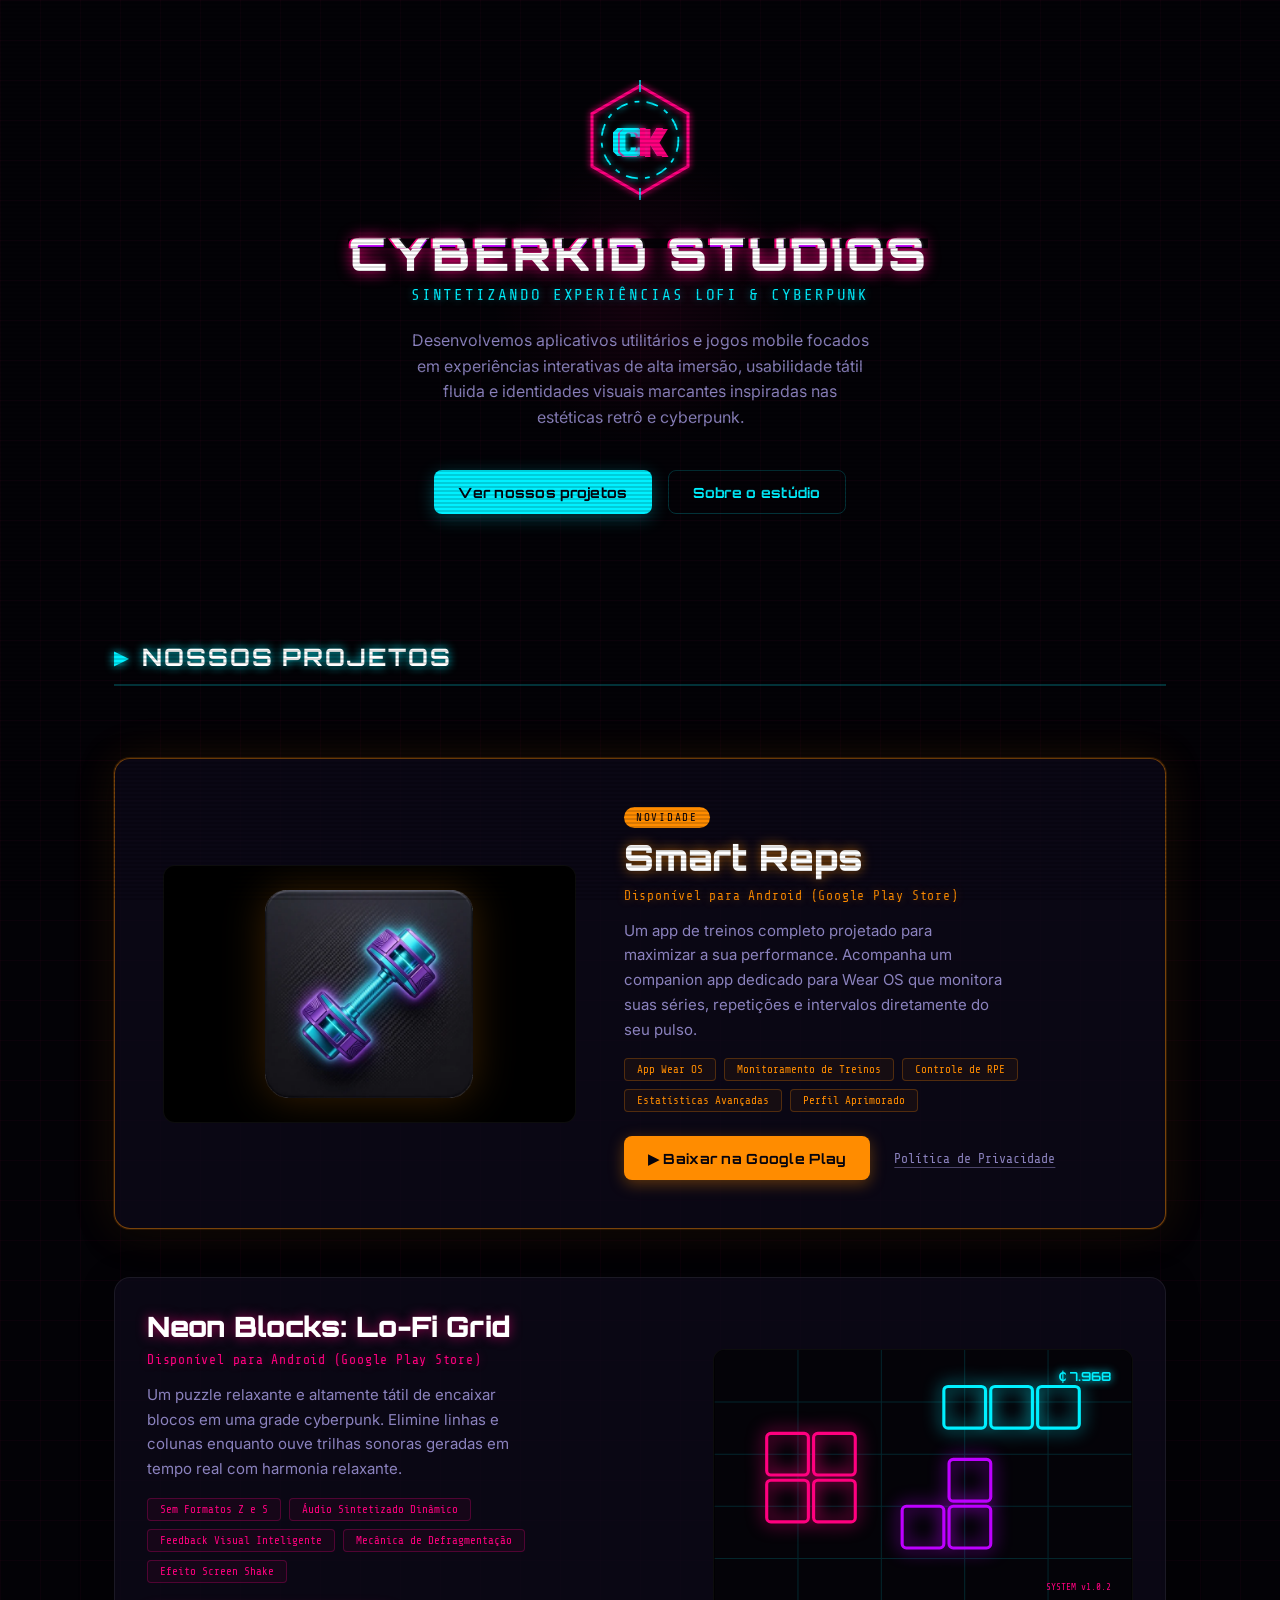
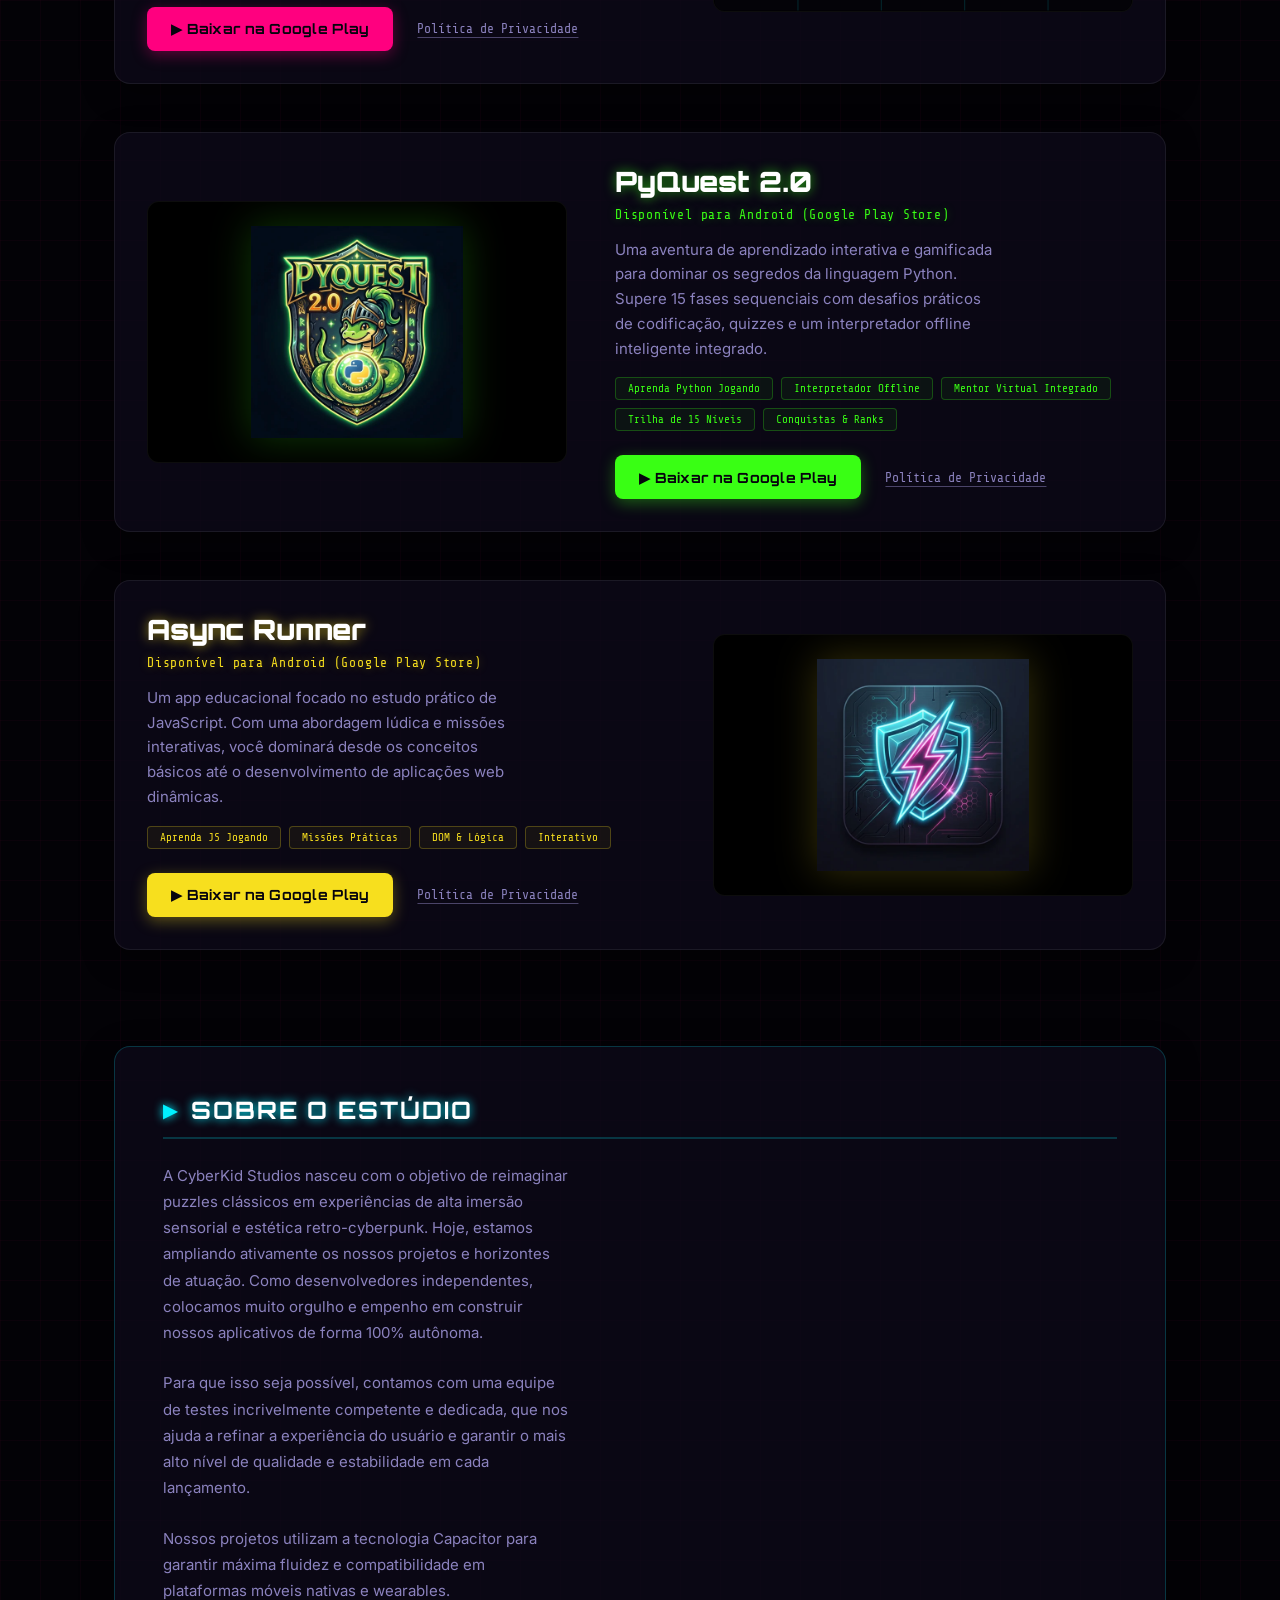
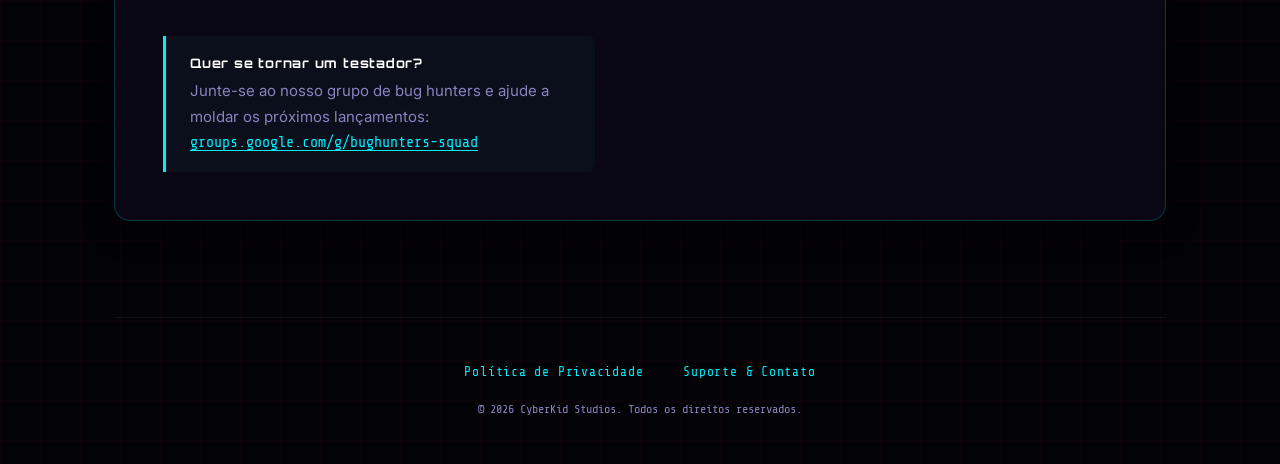
==== commit 392eacdb: "Mark Smart Reps as released and list new features - Point the button at the public Play Store listin" ====
--- a/index.html
+++ b/index.html
@@ -121,7 +121,7 @@
                         <div class="game-header">
                             <span class="game-badge">Novidade</span>
                             <h3 class="game-name">Smart Reps</h3>
-                            <span class="game-platform">Acesso Antecipado (Testes Abertos)</span>
+                            <span class="game-platform">Disponível para Android (Google Play Store)</span>
                         </div>
 
                         <p class="game-desc">
@@ -131,12 +131,14 @@
                         <ul class="game-features">
                             <li class="feature-tag">App Wear OS</li>
                             <li class="feature-tag">Monitoramento de Treinos</li>
-                            <li class="feature-tag">Integração</li>
+                            <li class="feature-tag">Controle de RPE</li>
+                            <li class="feature-tag">Estatísticas Avançadas</li>
+                            <li class="feature-tag">Perfil Aprimorado</li>
                         </ul>
 
                         <div class="game-actions">
-                            <a href="https://play.google.com/apps/testing/com.cyberkidstudios.smartreps" target="_blank" rel="noopener" class="btn btn-store">
-                                ▶ Participar do Acesso Antecipado
+                            <a href="https://play.google.com/store/apps/details?id=com.cyberkidstudios.smartreps" target="_blank" rel="noopener" class="btn btn-store">
+                                ▶ Baixar na Google Play
                             </a>
                             <a href="https://euclidespaim.github.io/smart-reps/index.html" target="_blank" rel="noopener" class="link-privacy">
                                 Política de Privacidade
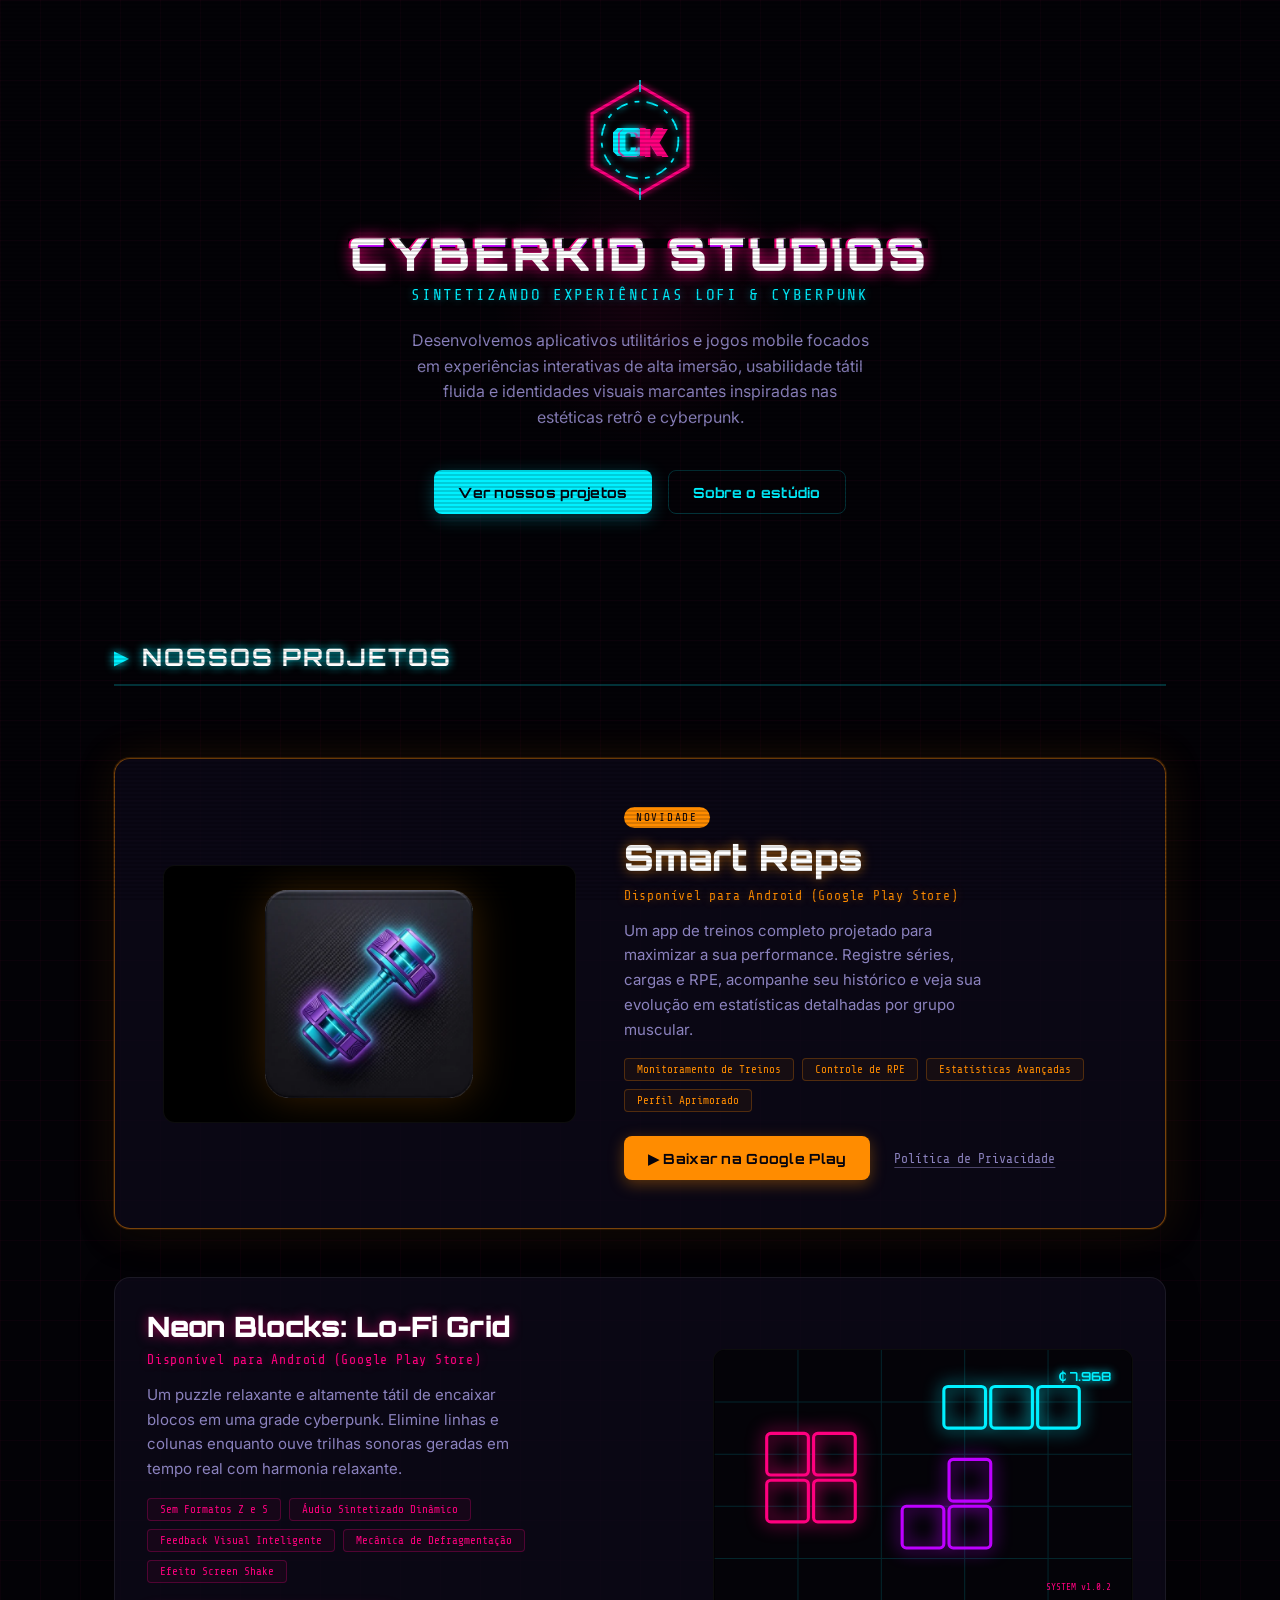
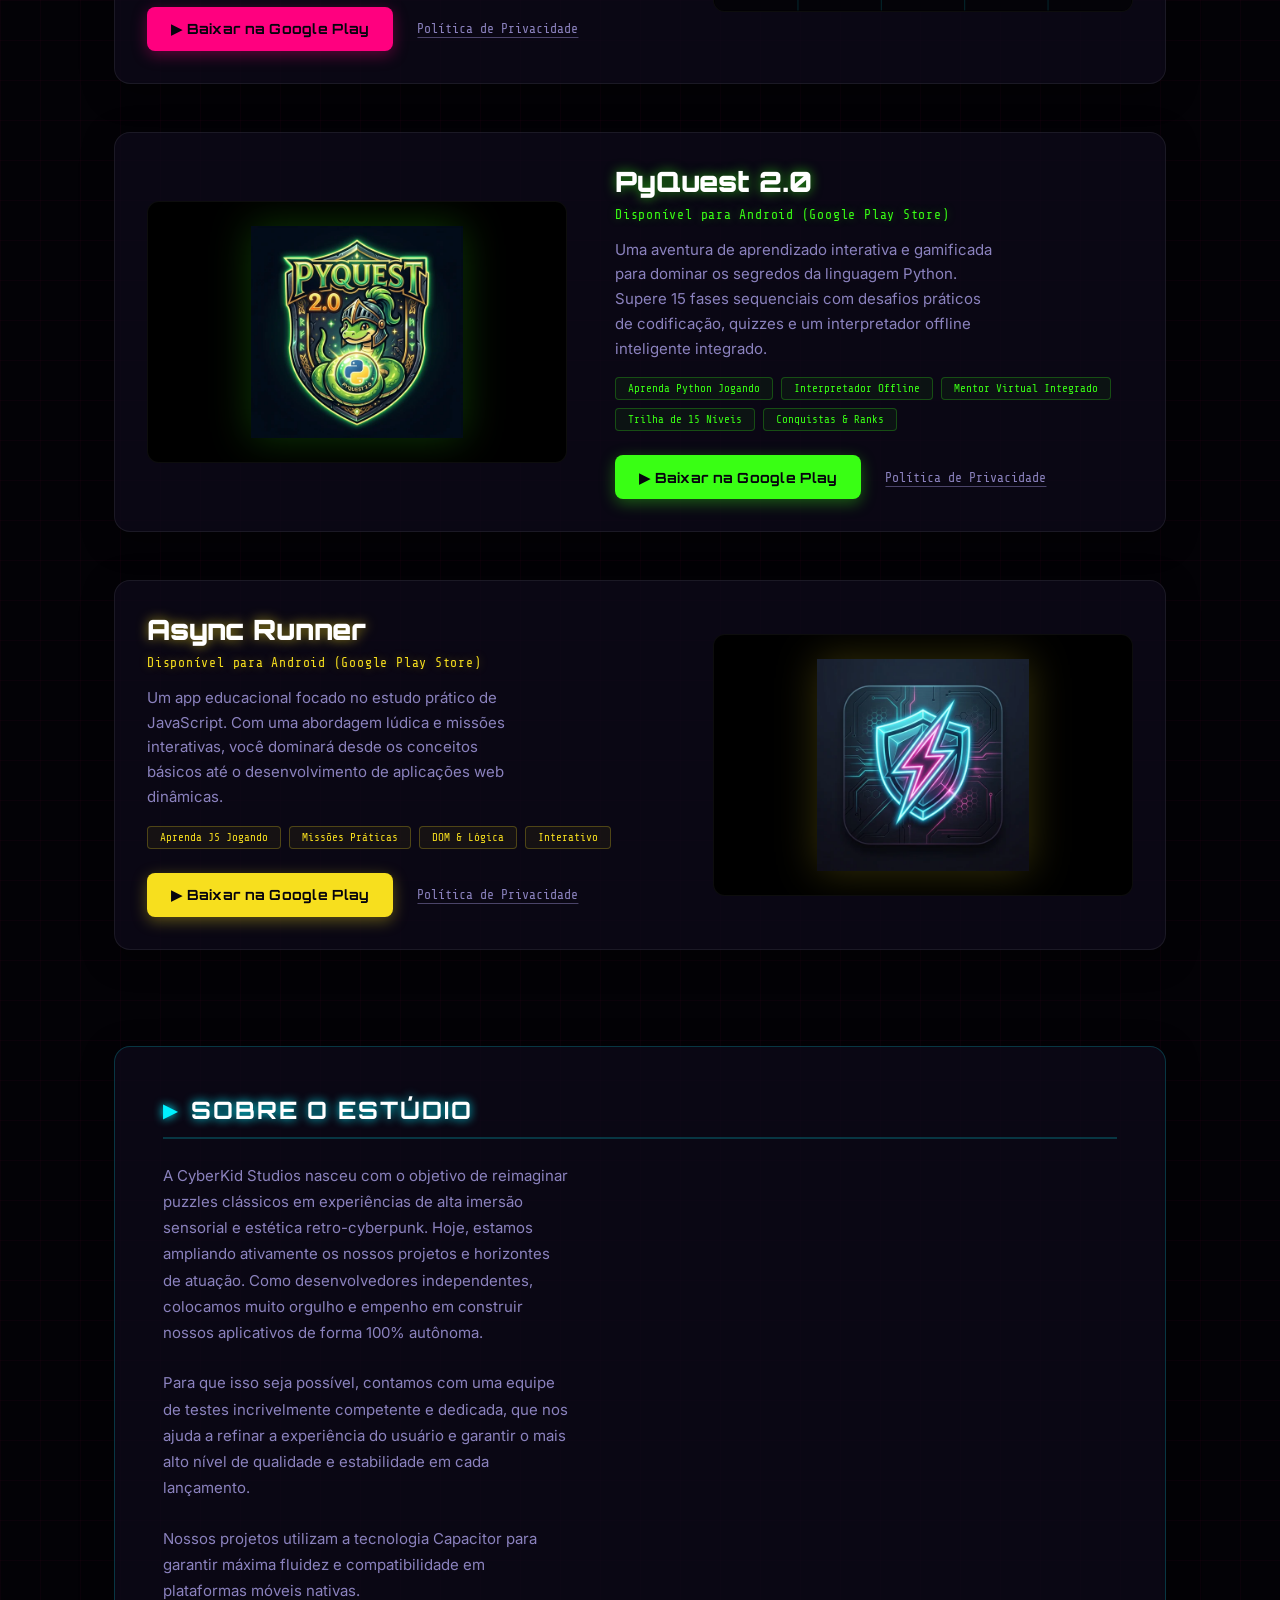
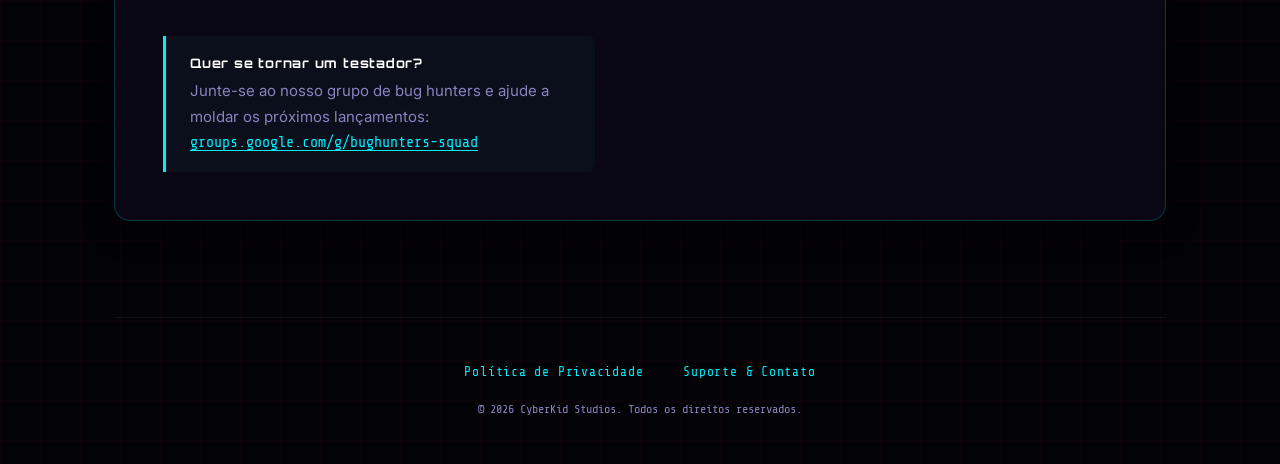
==== commit 692091e5: "Remove Wear OS claims from Smart Reps The companion app has not shipped yet, so the site was adverti" ====
--- a/index.html
+++ b/index.html
@@ -125,11 +125,10 @@
                         </div>
 
                         <p class="game-desc">
-                            Um app de treinos completo projetado para maximizar a sua performance. Acompanha um companion app dedicado para Wear OS que monitora suas séries, repetições e intervalos diretamente do seu pulso.
+                            Um app de treinos completo projetado para maximizar a sua performance. Registre séries, cargas e RPE, acompanhe seu histórico e veja sua evolução em estatísticas detalhadas por grupo muscular.
                         </p>
 
                         <ul class="game-features">
-                            <li class="feature-tag">App Wear OS</li>
                             <li class="feature-tag">Monitoramento de Treinos</li>
                             <li class="feature-tag">Controle de RPE</li>
                             <li class="feature-tag">Estatísticas Avançadas</li>
@@ -303,7 +302,7 @@
                     Para que isso seja possível, contamos com uma equipe de testes incrivelmente competente e dedicada, que nos ajuda a refinar a experiência do usuário e garantir o mais alto nível de qualidade e estabilidade em cada lançamento.
                 </p>
                 <p class="about-text">
-                    Nossos projetos utilizam a tecnologia Capacitor para garantir máxima fluidez e compatibilidade em plataformas móveis nativas e wearables.
+                    Nossos projetos utilizam a tecnologia Capacitor para garantir máxima fluidez e compatibilidade em plataformas móveis nativas.
                 </p>
                 <p class="about-note">
                     <strong>Quer se tornar um testador?</strong> Junte-se ao nosso grupo de bug hunters e ajude a moldar os próximos lançamentos:
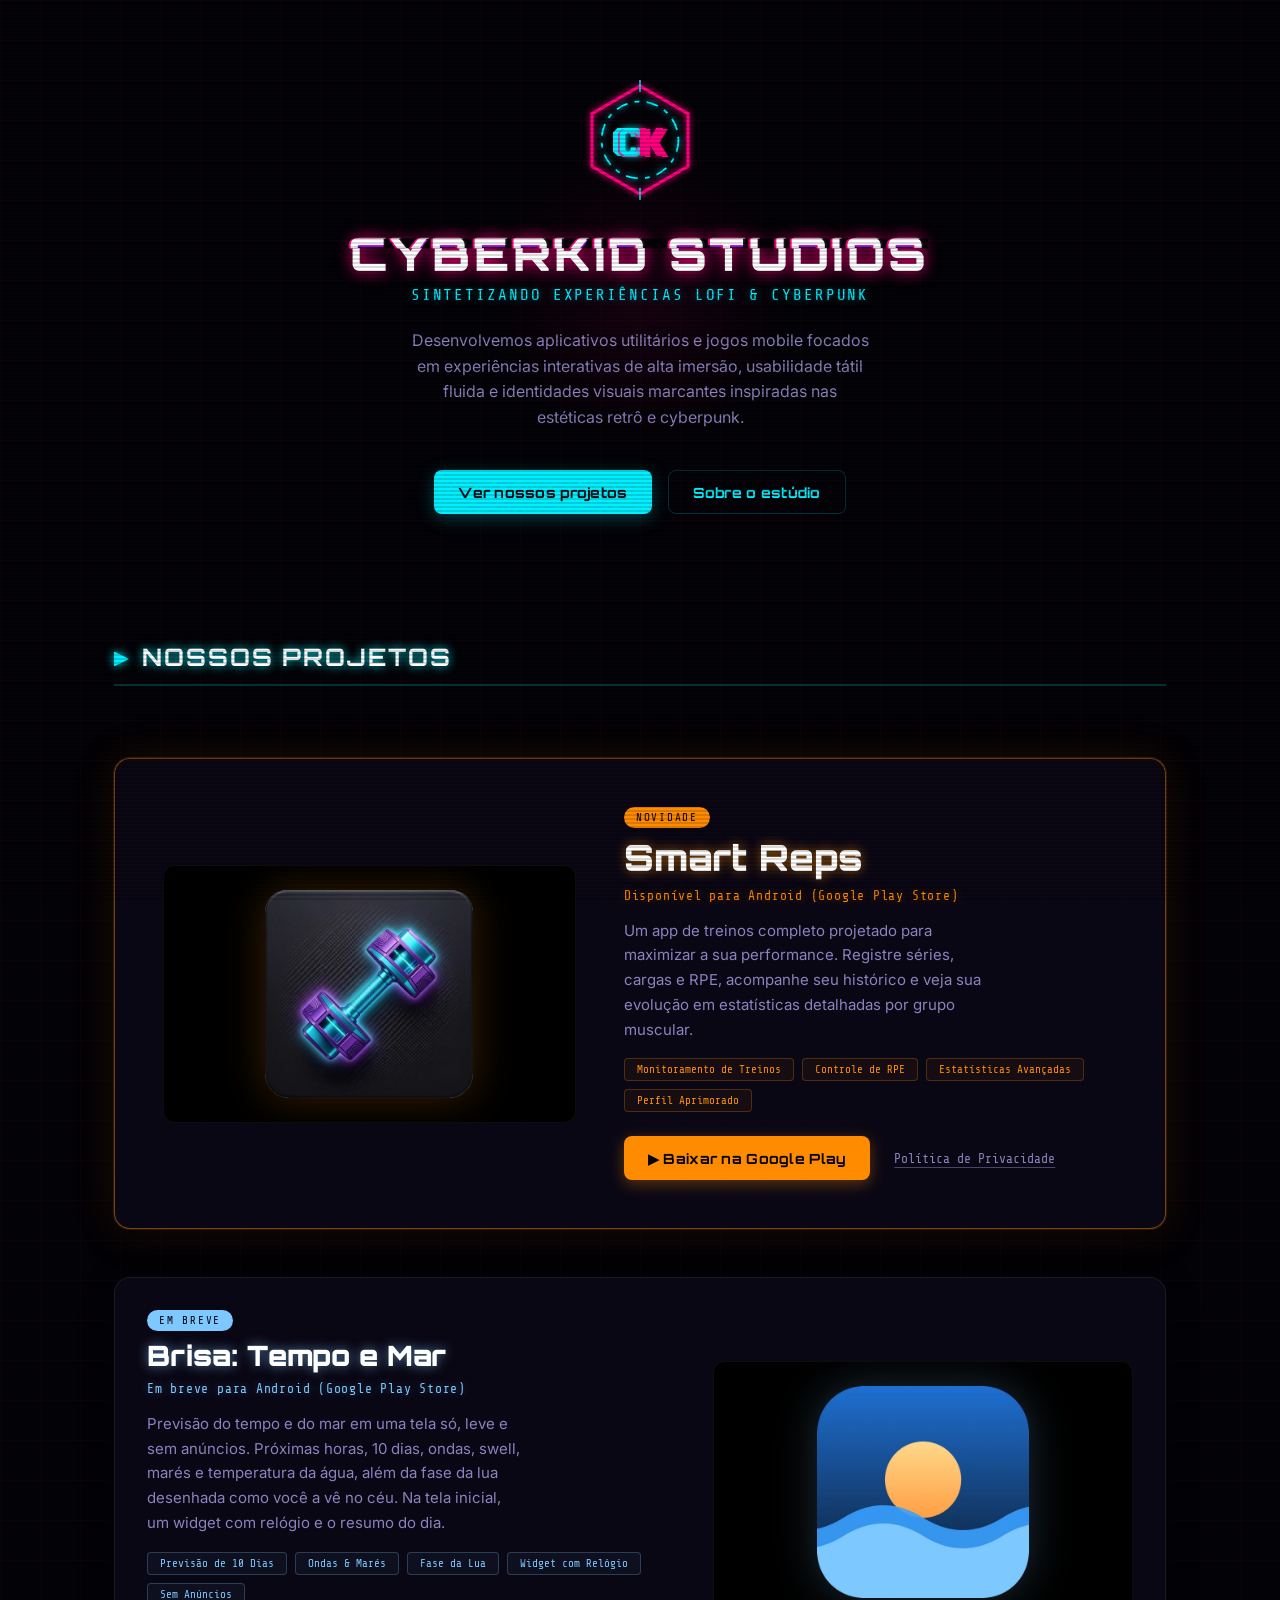
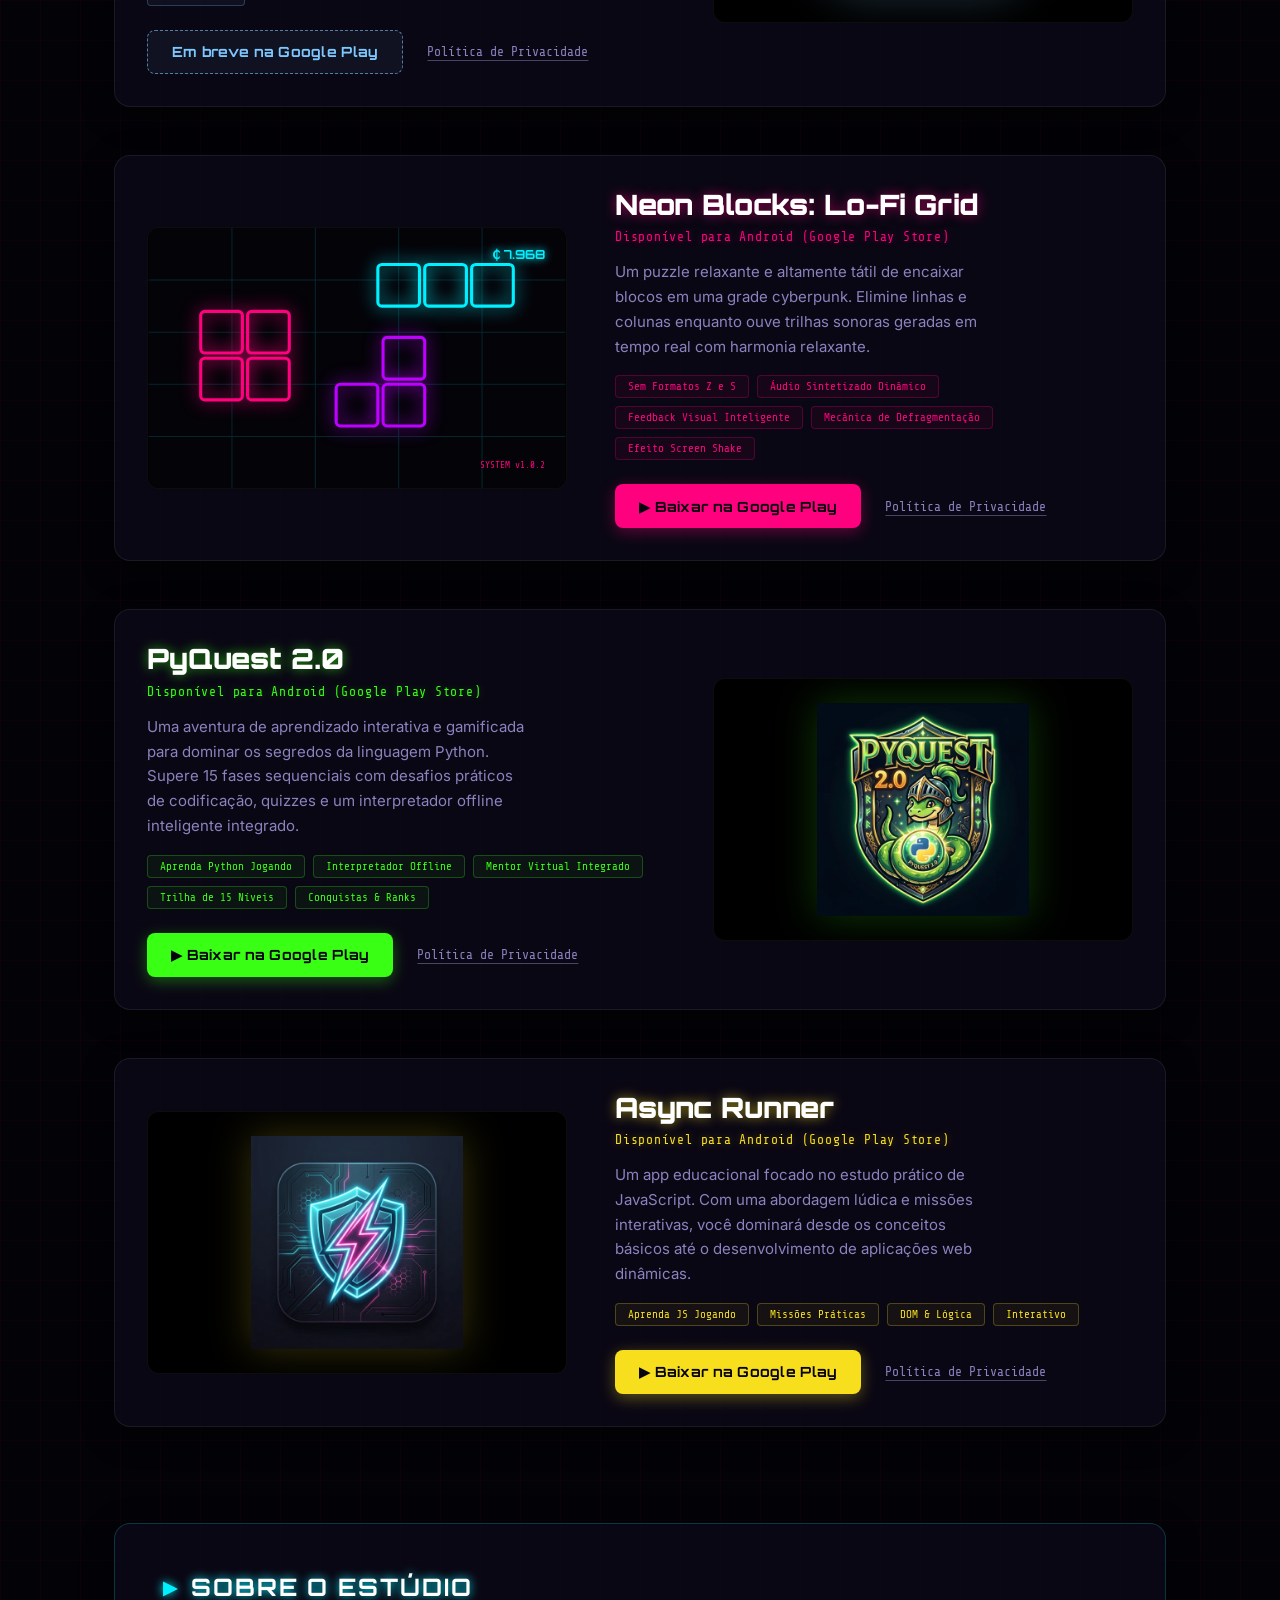
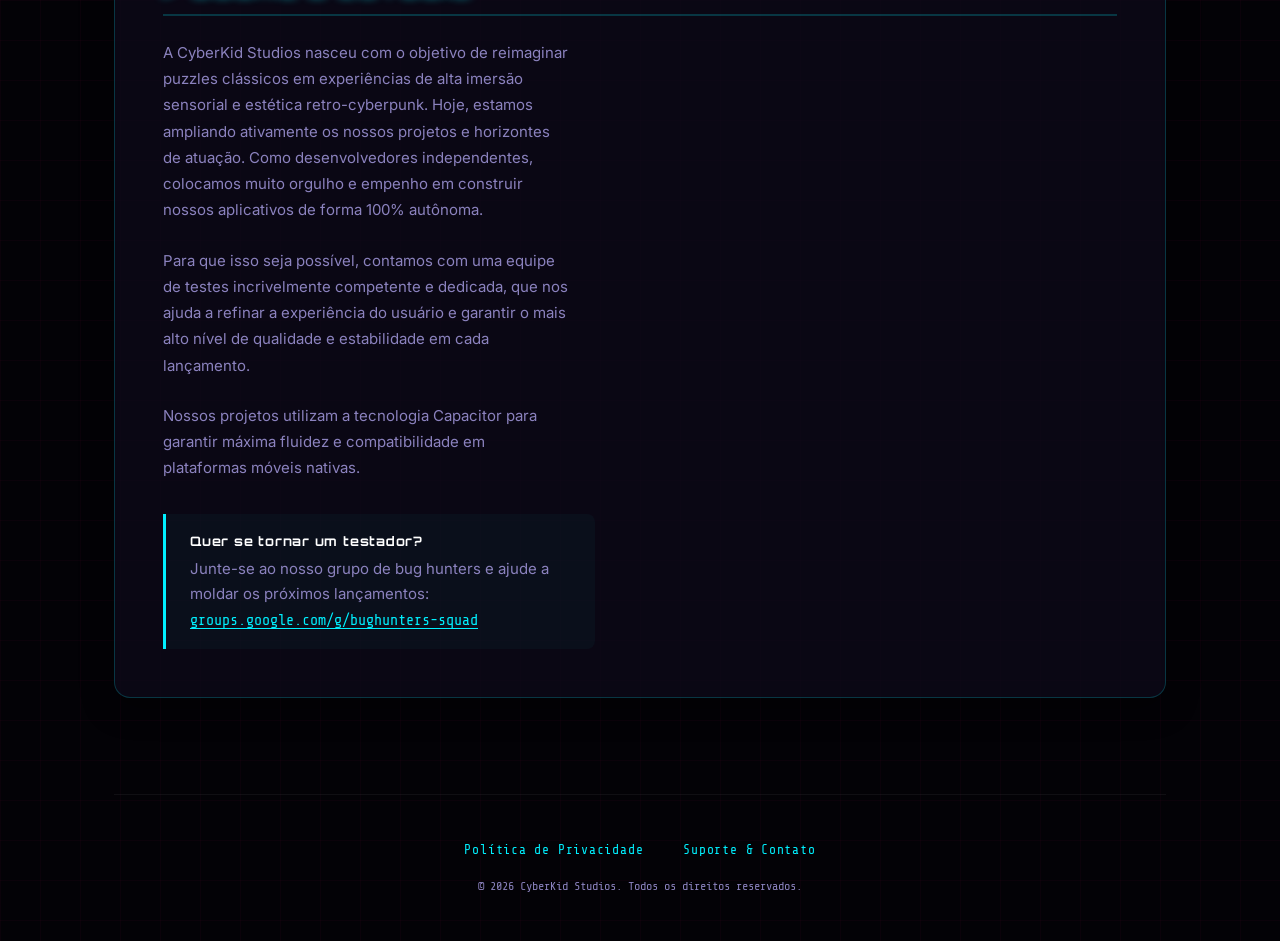
==== commit 5f764631: "Adiciona o Brisa ao portfólio Card "Em breve" com o logo, a descrição e o link da política de privac" ====
--- a/index.html
+++ b/index.html
@@ -7,7 +7,7 @@
     <title>CyberKid Studios - Experiências Lo-Fi &amp; Cyberpunk</title>
 
     <!-- SEO -->
-    <meta name="description" content="Estúdio independente de jogos e aplicativos mobile com estética retrô-cyberpunk. Conheça Smart Reps, Neon Blocks, PyQuest e Async Runner, disponíveis para Android.">
+    <meta name="description" content="Estúdio independente de jogos e aplicativos mobile com estética retrô-cyberpunk. Conheça Smart Reps, Neon Blocks, PyQuest, Async Runner e Brisa, apps para Android.">
     <link rel="canonical" href="https://euclidespaim.github.io/">
     <meta name="theme-color" content="#030206">
 
@@ -146,6 +146,41 @@
                     </div>
                 </article>
 
+                <!-- BRISA (em teste fechado; trocar o aviso pelo link da Play quando for publicado) -->
+                <article class="game-card" data-app="brisa">
+                    <div class="game-image-container">
+                        <img src="brisa-logo.webp" alt="Logo do aplicativo Brisa: sol nascendo sobre o mar"
+                             width="512" height="512" loading="lazy" class="game-logo" />
+                    </div>
+
+                    <div class="game-info">
+                        <div class="game-header">
+                            <span class="game-badge">Em breve</span>
+                            <h3 class="game-name">Brisa: Tempo e Mar</h3>
+                            <span class="game-platform">Em breve para Android (Google Play Store)</span>
+                        </div>
+
+                        <p class="game-desc">
+                            Previsão do tempo e do mar em uma tela só, leve e sem anúncios. Próximas horas, 10 dias, ondas, swell, marés e temperatura da água, além da fase da lua desenhada como você a vê no céu. Na tela inicial, um widget com relógio e o resumo do dia.
+                        </p>
+
+                        <ul class="game-features">
+                            <li class="feature-tag">Previsão de 10 Dias</li>
+                            <li class="feature-tag">Ondas &amp; Marés</li>
+                            <li class="feature-tag">Fase da Lua</li>
+                            <li class="feature-tag">Widget com Relógio</li>
+                            <li class="feature-tag">Sem Anúncios</li>
+                        </ul>
+
+                        <div class="game-actions">
+                            <span class="btn btn-soon">Em breve na Google Play</span>
+                            <a href="https://euclidespaim.github.io/cyberkid-policies/brisa/" target="_blank" rel="noopener" class="link-privacy">
+                                Política de Privacidade
+                            </a>
+                        </div>
+                    </div>
+                </article>
+
                 <!-- NEON BLOCKS -->
                 <article class="game-card" data-app="neonblocks">
                     <!-- SVG Game Illustration acting as a high-fidelity preview -->
--- a/style.css
+++ b/style.css
@@ -15,6 +15,7 @@
     --neon-green: #39ff14;
     --neon-yellow: #f7df1e;
     --neon-orange: #ff8c00;
+    --neon-sky: #7cc8ff;      /* Brisa: o azul das ondas do ícone */
 
     --text-primary: #ffffff;
     --text-secondary: #8b82be;
@@ -359,6 +360,18 @@
     box-shadow: 0 8px 28px color-mix(in srgb, var(--accent) 60%, transparent);
 }
 
+/* App ainda não publicado: mesmo formato do botão de loja, mas é aviso, não link */
+.btn-soon {
+    color: var(--accent);
+    border: 1px dashed color-mix(in srgb, var(--accent) 60%, transparent);
+    background: color-mix(in srgb, var(--accent) 6%, transparent);
+    cursor: default;
+}
+
+.btn-soon:hover {
+    transform: none;
+}
+
 /* ==========================================================================
    PORTFÓLIO
    ========================================================================== */
@@ -394,6 +407,7 @@
 [data-app="neonblocks"]  { --accent: var(--neon-pink); }
 [data-app="pyquest"]     { --accent: var(--neon-green); }
 [data-app="asyncrunner"] { --accent: var(--neon-yellow); }
+[data-app="brisa"]       { --accent: var(--neon-sky); }
 
 .game-card {
     background: var(--panel-bg);
